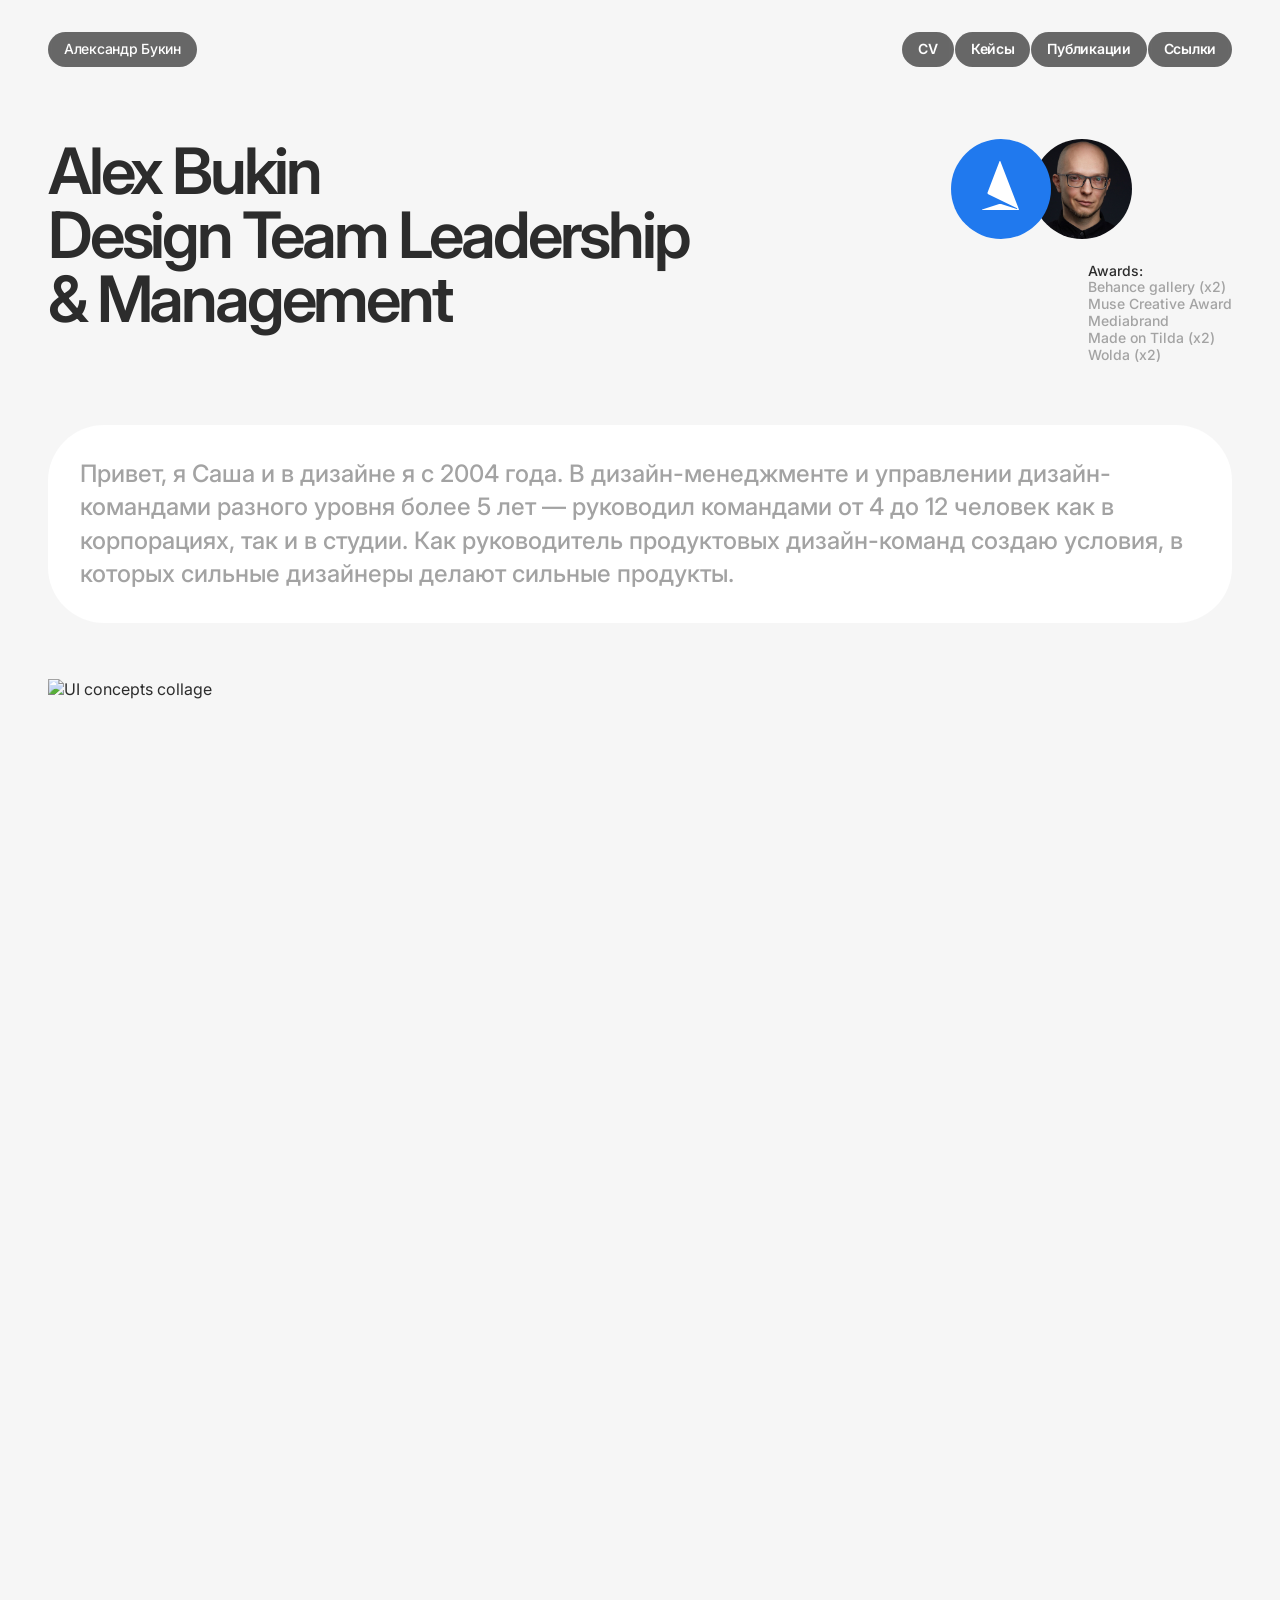
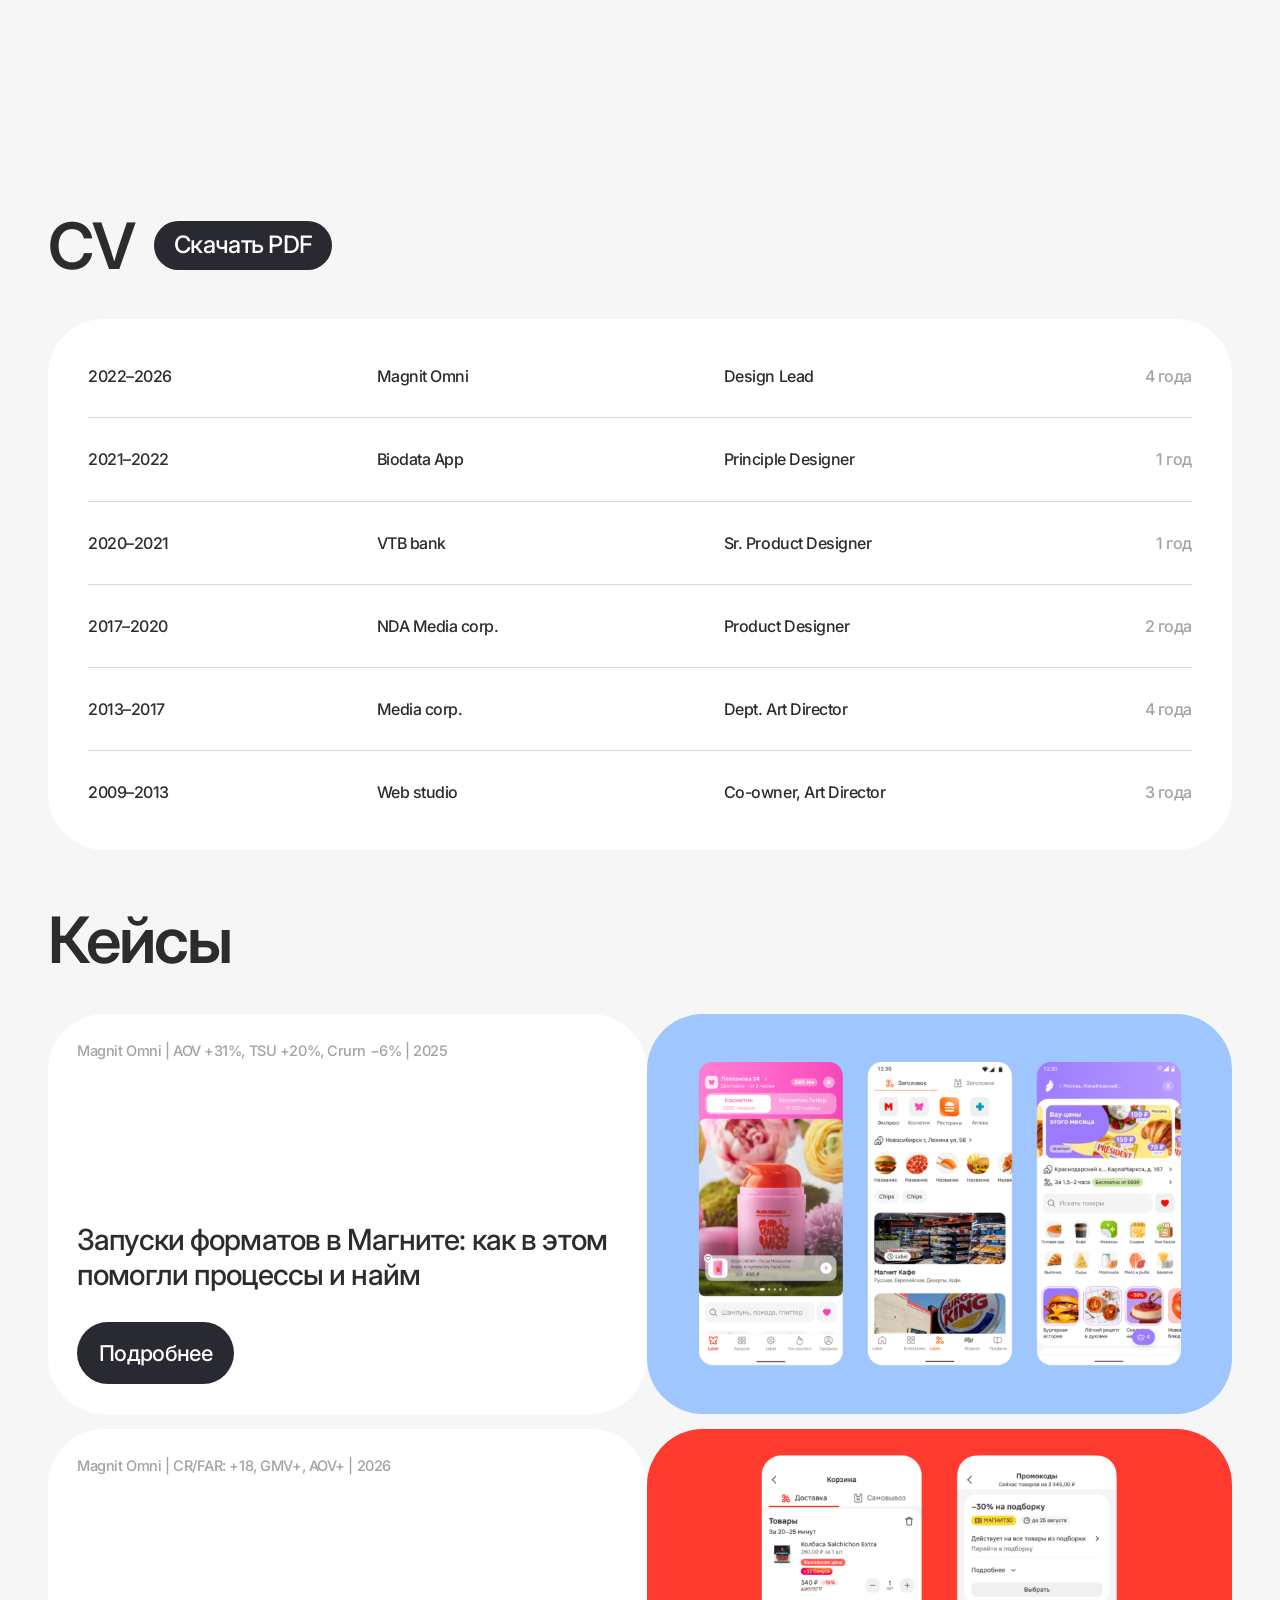
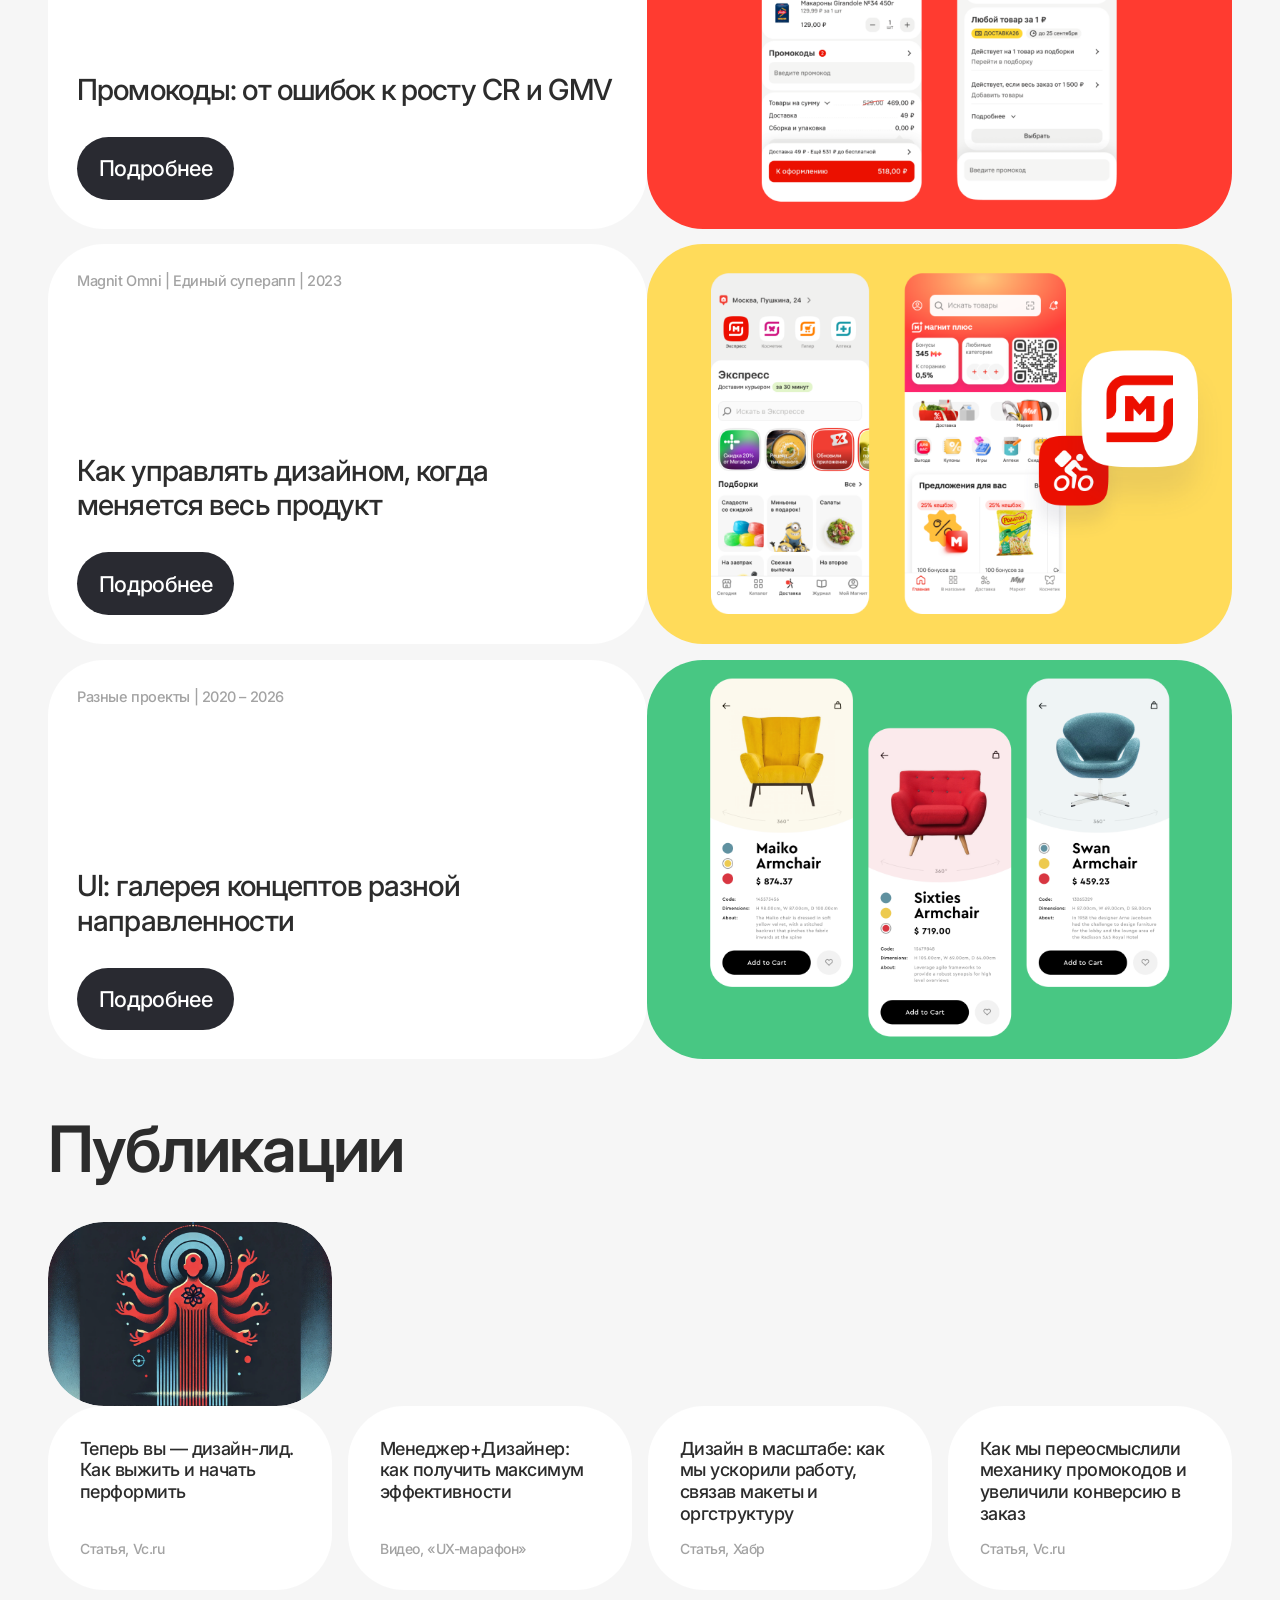
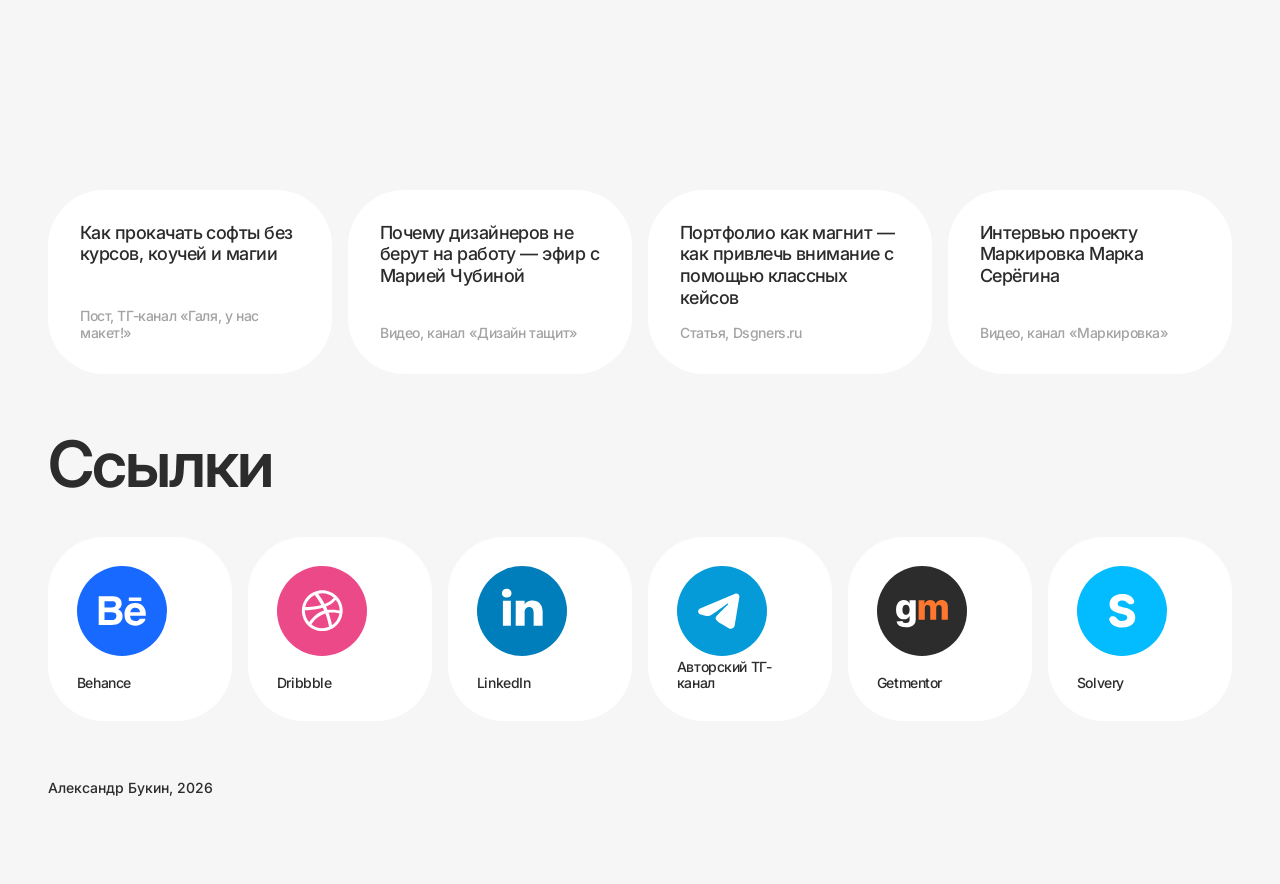
==== index.html @ 9b9c60f2 "Cap page heading sizes at 100px on viewports wider than 1920. Keep the hero title exempt while limit" ====
<!DOCTYPE html>
<html lang="ru">
<head>
  <meta charset="UTF-8">
  <meta name="viewport" content="width=device-width, initial-scale=1.0, viewport-fit=cover">
  <title>Александр Букин — Portfolio</title>
  <link rel="icon" href="favicon.svg" type="image/svg+xml">
  <link rel="icon" href="favicon.png" type="image/png" sizes="16x16">
  <link rel="preconnect" href="https://fonts.googleapis.com">
  <link rel="preconnect" href="https://fonts.gstatic.com" crossorigin>
  <link href="https://fonts.googleapis.com/css2?family=Inter:wght@500;600&display=swap" rel="stylesheet">
  <link rel="stylesheet" href="styles.css?v=11">
  <script data-goatcounter="https://aleksandesign.goatcounter.com/count"
          async src="//gc.zgo.at/count.js"></script>
</head>
<body>
  <div class="page">
      <nav class="nav">
        <a href="#" class="nav-pill nav-pill--brand">Александр Букин</a>
        <button class="nav-toggle" type="button" aria-expanded="false" aria-controls="nav-menu">Меню</button>
        <div class="nav-group" id="nav-menu">
          <a href="#" class="nav-pill nav-pill--brand nav-pill--in-menu">Александр Букин</a>
          <a href="#cv" class="nav-pill">CV</a>
          <a href="#cases" class="nav-pill">Кейсы</a>
          <a href="#publications" class="nav-pill">Публикации</a>
          <a href="#links" class="nav-pill">Ссылки</a>
        </div>
      </nav>

      <header class="section section-header">
        <div class="hero">
          <h1 class="hero-title">
            <span class="hero-title__line">Alex Bukin</span>
            <span class="hero-title__line">Design Team Leadership</span>
            <span class="hero-title__line">&amp; Management</span>
          </h1>
          <div class="hero-aside">
            <div class="hero-logo">
              <div class="hero-logo__pair">
                <div class="hero-logo__brand">
                  <img class="hero-logo__circle" src="assets/hero/logo-circle.svg" alt="">
                  <img class="hero-logo__mark" src="assets/hero/logo-mark.svg" alt="">
                </div>
                <img class="hero-logo__photo" src="assets/hero/photo.jpg" alt="Alex Bukin">
              </div>
              <div class="hero-awards">
                <p>Awards:</p>
                <p class="muted">Behance gallery (x2)</p>
                <p class="muted">Muse Creative Award</p>
                <p class="muted">Mediabrand</p>
                <p class="muted">Made on Tilda (x2)</p>
                <p class="muted">Wolda (x2)</p>
              </div>
            </div>
          </div>
        </div>
      </header>

      <div class="block-description">
        <div class="hero-description">
          <p>Привет, я Саша и в дизайне я c 2004 года. В дизайн-менеджменте и управлении дизайн-командами разного уровня более 5 лет — руководил командами от 4 до 12 человек как в корпорациях, так и в студии. Как руководитель продуктовых дизайн-команд создаю условия, в которых сильные дизайнеры делают сильные продукты.</p>
        </div>
      </div>

      <section class="section section-showcase" aria-label="UI showcase">
        <img src="assets/hero/ui-showcase.png?v=3" alt="UI concepts collage" width="3440" height="3129" loading="lazy">
      </section>

      <section id="cv" class="section section-cv">
        <div class="download">
          <h2 class="section-title">CV</h2>
          <a class="btn-download" href="cv/Alexander-Bukin-CV.pdf" download="Alexander-Bukin-CV.pdf">Скачать PDF</a>
        </div>
        <div class="cv-card">
          <div class="cv-row">
            <span>2022–2026</span>
            <span>Magnit Omni</span>
            <span>Design Lead</span>
            <span class="muted">4 года</span>
          </div>
          <div class="cv-row">
            <span>2021–2022</span>
            <span>Biodata App</span>
            <span>Principle Designer</span>
            <span class="muted">1 год</span>
          </div>
          <div class="cv-row">
            <span>2020–2021</span>
            <span>VTB bank</span>
            <span>Sr. Product Designer</span>
            <span class="muted">1 год</span>
          </div>
          <div class="cv-row">
            <span>2017–2020</span>
            <span>NDA Media corp.</span>
            <span>Product Designer</span>
            <span class="muted">2 года</span>
          </div>
          <div class="cv-row">
            <span>2013–2017</span>
            <span>Media corp.</span>
            <span>Dept. Art Director</span>
            <span class="muted">4 года</span>
          </div>
          <div class="cv-row cv-row--last">
            <span>2009–2013</span>
            <span>Web studio</span>
            <span>Co-owner, Art Director</span>
            <span class="muted">3 года</span>
          </div>
        </div>
      </section>

      <section id="cases" class="section section-cases">
        <h2 class="section-title">Кейсы</h2>
        <div class="cases-list">
          <a class="case-card" href="cases/case1.html">
            <div class="case-content">
              <p class="text-case1">Magnit Omni | AOV +31%, TSU +20%, Crurn −6% | 2025</p>
              <div class="case-body">
                <h3>Запуски форматов в Магните: как в этом помогли процессы и найм</h3>
                <span class="btn-case">Подробнее</span>
              </div>
            </div>
            <div class="case-visual">
              <img src="assets/cases/case-1.png?v=8" alt="" width="1700" height="1120" loading="lazy">
            </div>
          </a>

          <a class="case-card" href="cases/case2.html">
            <div class="case-content">
              <p class="text-case1">Magnit Omni | CR/FAR: +18, GMV+, AOV+ | 2026</p>
              <div class="case-body">
                <h3>Промокоды: от ошибок к росту CR и GMV</h3>
                <span class="btn-case">Подробнее</span>
              </div>
            </div>
            <div class="case-visual">
              <img src="assets/cases/case-2.png?v=3" alt="" width="1700" height="1120" loading="lazy">
            </div>
          </a>

          <a class="case-card" href="cases/case3.html">
            <div class="case-content">
              <p class="text-case1">Magnit Omni | Единый суперапп | 2023</p>
              <div class="case-body">
                <h3>Как управлять дизайном, когда меняется весь продукт</h3>
                <span class="btn-case">Подробнее</span>
              </div>
            </div>
            <div class="case-visual">
              <img src="assets/cases/case-3.png?v=3" alt="" width="1700" height="1120" loading="lazy">
            </div>
          </a>

          <a class="case-card" href="cases/case4.html">
            <div class="case-content">
              <p class="text-case1">Разные проекты | 2020 – 2026</p>
              <div class="case-body">
                <h3>UI: галерея концептов разной направленности</h3>
                <span class="btn-case">Подробнее</span>
              </div>
            </div>
            <div class="case-visual">
              <img src="assets/cases/case-ui.png?v=3" alt="" width="1700" height="1120" loading="lazy">
            </div>
          </a>
        </div>
      </section>

      <section id="publications" class="section section-publications">
        <h2 class="section-title">Публикации</h2>
        <div class="pub-scroll">
          <div class="pub-grid">
          <a class="pub-card" href="https://vc.ru/design/1558154-teper-vy-dizain-lid-kak-vyzhit-i-nachat-performit" target="_blank" rel="noopener">
            <div class="pub-image"><picture><source media="(max-width: 768px)" srcset="assets/publications/mobile/pub-1.png"><img src="assets/publications/pub-1.png" alt="" loading="lazy"></picture></div>
            <div class="pub-text">
              <h3>Теперь вы — дизайн-лид. Как выжить и начать перформить</h3>
              <p class="muted">Статья, Vc.ru</p>
            </div>
          </a>
          <a class="pub-card" href="https://ux-marafon.ru/speakers/speaker?id=180" target="_blank" rel="noopener">
            <div class="pub-image"><picture><source media="(max-width: 768px)" srcset="assets/publications/mobile/pub-2.png"><img src="assets/publications/pub-2.png" alt="" loading="lazy"></picture></div>
            <div class="pub-text">
              <h3>Менеджер+Дизайнер: как получить максимум эффективности</h3>
              <p class="muted">Видео, «UX-марафон»</p>
            </div>
          </a>
          <a class="pub-card" href="https://habr.com/ru/companies/magnit/articles/893130/" target="_blank" rel="noopener">
            <div class="pub-image"><picture><source media="(max-width: 768px)" srcset="assets/publications/mobile/pub-3.png"><img src="assets/publications/pub-3.png" alt="" loading="lazy"></picture></div>
            <div class="pub-text">
              <h3>Дизайн в масштабе: как мы ускорили работу, связав макеты и оргструктуру</h3>
              <p class="muted">Статья, Хабр</p>
            </div>
          </a>
          <a class="pub-card" href="https://vc.ru/marketing/2914735-pereosmyslenie-mehaniki-promokodov-v-prilozhenii-magnit" target="_blank" rel="noopener">
            <div class="pub-image"><picture><source media="(max-width: 768px)" srcset="assets/publications/mobile/pub-4.png"><img src="assets/publications/pub-4.png" alt="" loading="lazy"></picture></div>
            <div class="pub-text">
              <h3>Как мы переосмыслили механику промокодов и увеличили конверсию в заказ</h3>
              <p class="muted">Статья, Vc.ru</p>
            </div>
          </a>
          <a class="pub-card" href="https://t.me/magnitdesign/778" target="_blank" rel="noopener">
            <div class="pub-image"><picture><source media="(max-width: 768px)" srcset="assets/publications/mobile/pub-5.png"><img src="assets/publications/pub-5.png" alt="" loading="lazy"></picture></div>
            <div class="pub-text">
              <h3>Как прокачать софты без курсов, коучей и магии</h3>
              <p class="muted">Пост, ТГ-канал «Галя, у нас макет!»</p>
            </div>
          </a>
          <a class="pub-card" href="https://www.youtube.com/watch?v=R03SKyf1TKQ&amp;t=1s" target="_blank" rel="noopener">
            <div class="pub-image"><picture><source media="(max-width: 768px)" srcset="assets/publications/mobile/pub-6.png"><img src="assets/publications/pub-6.png" alt="" loading="lazy"></picture></div>
            <div class="pub-text">
              <h3>Почему дизайнеров не берут на работу — эфир с Марией Чубиной</h3>
              <p class="muted">Видео, канал «Дизайн тащит»</p>
            </div>
          </a>
          <a class="pub-card" href="https://dsgners.ru/mgntdsgn/13901-portfolio-kak-magnit-kak-privlech-vnimanie-rabotodatelya-s-pomoschyu-klassnyih-keysov" target="_blank" rel="noopener">
            <div class="pub-image"><picture><source media="(max-width: 768px)" srcset="assets/publications/mobile/pub-7.png"><img src="assets/publications/pub-7.png" alt="" loading="lazy"></picture></div>
            <div class="pub-text">
              <h3>Портфолио как магнит — как привлечь внимание с помощью классных кейсов</h3>
              <p class="muted">Статья, Dsgners.ru</p>
            </div>
          </a>
          <a class="pub-card" href="https://www.youtube.com/@Aleksandesign/videos" target="_blank" rel="noopener">
            <div class="pub-image"><picture><source media="(max-width: 768px)" srcset="assets/publications/mobile/pub-8.png"><img src="assets/publications/pub-8.png" alt="" loading="lazy"></picture></div>
            <div class="pub-text">
              <h3>Интервью проекту Маркировка Марка Серёгина</h3>
              <p class="muted">Видео, канал «Маркировка»</p>
            </div>
          </a>
        </div>
        </div>
      </section>

      <section id="links" class="section section-links">
        <h2 class="section-title">Ссылки</h2>
        <div class="links-grid">
          <a class="link-card link-card--behance" href="https://www.behance.net/bagd" target="_blank" rel="noopener">
            <img class="link-card__icon" src="assets/links/behance.svg" alt="" width="170" height="170">
            <p>Behance</p>
          </a>
          <a class="link-card" href="https://dribbble.com/BAGD" target="_blank" rel="noopener">
            <img class="link-card__icon" src="assets/links/dribbble.svg" alt="" width="170" height="170">
            <p>Dribbble</p>
          </a>
          <a class="link-card" href="https://www.linkedin.com/in/bookin" target="_blank" rel="noopener">
            <img class="link-card__icon" src="assets/links/linkedin.svg" alt="" width="170" height="170">
            <p>LinkedIn</p>
          </a>
          <a class="link-card" href="https://t.me/designboat" target="_blank" rel="noopener">
            <img class="link-card__icon" src="assets/links/telegram.svg" alt="" width="170" height="170">
            <p>Авторский TГ-канал</p>
          </a>
          <a class="link-card" href="https://getmentor.dev/mentor/aleksandr-bukin-4810" target="_blank" rel="noopener">
            <img class="link-card__icon" src="assets/links/getmentor.svg" alt="" width="170" height="170">
            <p>Getmentor</p>
          </a>
          <a class="link-card" href="https://solvery.io/ru/mentor/25386" target="_blank" rel="noopener">
            <img class="link-card__icon" src="assets/links/solvery.svg" alt="" width="170" height="170">
            <p>Solvery</p>
          </a>
        </div>
      </section>

      <footer class="text-footer">
        <p>Александр Букин, 2026</p>
      </footer>
  </div>

  <script src="script.js"></script>
</body>
</html>
---- styles.css ----
*,
*::before,
*::after {
  box-sizing: border-box;
  margin: 0;
  padding: 0;
}

:root {
  --ab-black-text: #2c2c2c;
  --ab-gray-text: #a3a3a3;
  --ab-white-bg: #ffffff;
  --ab-black: #292a31;
  --ab-page-bg: #f6f6f6;
  --ab-line: #d9d9d9;

  --nav-pill-bg: rgba(44, 44, 44, 0.7);
  --nav-pill-blur: 2px;

  /* 2800 */
  --section-x: 100px;
  --content-width: 2600px;
  --section-pt: 144px;
  --section-title-mb: 72px;
  --title-size: 170px;
  --title-tracking: -5.1px;
  --header-pt: 33px;
  --hero-pt: 144px;
  --hero-aside-pt: 144px;
  --hero-title-size: 170px;
  --hero-title-tracking: -8.5px;
  --hero-inner-gap: 64px;
  --hero-title-ref-col: calc(var(--content-width) - var(--hero-aside-width) - var(--hero-inner-gap));
  --hero-aside-width: 417px;
  --hero-aside-gap: 89px;
  --hero-logo-width: 417px;
  --hero-logo-pair-width: 417px;
  --hero-logo-pair-mt: 0;
  --hero-logo-circle: 230px;
  --hero-logo-photo-offset: auto;
  --hero-awards-mt: 89px;
  --hero-logo-block-min-h: auto;
  --hero-awards-size: 18px;
  --hero-desc-pt: 72px;
  --hero-desc-pb: 144px;
  --hero-title-pb: 0;
  --hero-desc-text: 48px;
  --hero-desc-padding: 60px;
  --radius-card: 100px;
  --radius-soft: 100px;
  --radius-btn: 73px;
  --nav-pt: 32px;
  --case-list-gap: 64px;
  --case-grid-cols: 1290fr 1310fr;
  --case-ref-w: 2600;
  --case-ref-h: 860;
  --case-ref-gap: 64;
  --case-ref-pad: 64;
  --case-ref-meta: 32;
  --case-ref-meta-track: -0.96;
  --case-ref-meta-gap: 21;
  --case-ref-body-gap: 72;
  --case-ref-title: 72;
  --case-ref-title-track: -2.16;
  --case-ref-btn-py: 32;
  --case-ref-btn-px: 48;
  --case-ref-btn-size: 48;
  --case-ref-btn-track: -1.44;
  --case-ref-meta-col1: 27.29%;
  --case-ref-meta-col2: 32.25%;
  --pub-grid-gap-y: 24px;
  --pub-grid-gap-x: 20px;
  --pub-card-h: 740px;
  --pub-image-h: 370px;
  --pub-text-p: 64px;
  --pub-title-size: 32px;
  --pub-title-tracking: -0.96px;
  --pub-title-max-w: 491px;
  --pub-title-max-h: 165px;
  --pub-meta-size: 24px;
  --pub-meta-tracking: -0.72px;
  --link-gap: 21px;
  --link-icon-num: 170;
  --link-icon-den: 416;
  --link-offset-num: 64;
  --link-offset-den: 416;
  --link-text-size: 24px;
  --link-text-tracking: -0.72px;
  --link-text-w: 272px;
  --cv-card-py: 32px;
  --cv-row-py: 56px;
  --cv-row-px: 64px;
  --cv-row-pr: 64px;
  --cv-line-inset-x: 64px;
  --cv-grid-cols:
    minmax(0, 352fr) minmax(0, 384fr) minmax(0, 417fr) minmax(0, 384fr)
    minmax(0, 417fr) minmax(0, 384fr) minmax(0, 134fr);
  --cv-font-size: 32px;
  --cv-tracking: -0.96px;
  --download-gap: 40px;
  --download-btn-px: 56px;
  --download-btn-py: 32px;
  --download-btn-size: 48px;
  --download-btn-tracking: -1.44px;
  --footer-pt: 144px;
  --footer-pb: 86px;
}

@media (max-width: 1920px) {
  :root {
    --section-x: 100px;
    --content-width: 1720px;
    --section-pt: 72px;
    --section-title-mb: 56px;
    --title-size: 72px;
    --title-tracking: -2.16px;
    --header-pt: 0;
    --hero-pt: 100px;
    --hero-aside-pt: 0;
    --hero-title-size: 88px;
    --hero-title-tracking: -4.4px;
    --hero-aside-width: 417px;
    --hero-aside-gap: 89px;
    --hero-logo-width: 417px;
    --hero-logo-pair-width: 281px;
    --hero-logo-pair-mt: 94px;
    --hero-logo-circle: 155px;
    --hero-logo-photo-offset: 126px;
    --hero-awards-mt: 33px;
    --hero-logo-block-min-h: 384px;
    --hero-awards-size: 14px;
    --hero-desc-pt: 72px;
    --hero-desc-pb: 72px;
    --hero-title-pb: 0;
    --hero-desc-text: 32px;
    --hero-desc-padding: 56px;
    --radius-card: 100px;
    --radius-soft: 56px;
    --radius-btn: 73px;
    --nav-pt: 32px;
    --case-list-gap: 32px;
    --case-grid-cols: 869fr 851fr;
    --case-ref-w: 1720;
    --case-ref-h: 560;
    --case-ref-gap: 32;
    --case-ref-pad: 56;
    --case-ref-meta: 16;
    --case-ref-meta-track: -0.48;
    --case-ref-meta-gap: 21;
    --case-ref-body-gap: 56;
    --case-ref-title: 48;
    --case-ref-title-track: -1.44;
    --case-ref-btn-py: 24;
    --case-ref-btn-px: 32;
    --case-ref-btn-size: 32;
    --case-ref-btn-track: -0.96;
    --case-ref-meta-col1: 23.59%;
    --case-ref-meta-col2: 30.96%;
    --pub-grid-gap-y: 24px;
    --pub-grid-gap-x: 20px;
    --pub-card-h: 488px;
    --pub-image-h: 244px;
    --pub-text-p: 48px;
    --pub-title-size: 20px;
    --pub-title-tracking: -0.6px;
    --pub-title-max-w: 296px;
    --pub-title-max-h: 88px;
    --pub-meta-size: 16px;
    --pub-meta-tracking: -0.48px;
    --link-gap: 20px;
    --link-icon-num: 170;
    --link-icon-den: 416;
    --link-offset-num: 48;
    --link-offset-den: 270;
    --link-text-size: 16px;
    --link-text-tracking: -0.48px;
    --link-text-w: 206px;
    --cv-card-py: 24px;
    --cv-row-py: 40px;
    --cv-row-px: 64px;
    --cv-row-pr: 64px;
    --cv-line-inset-x: 64px;
    --cv-grid-cols:
      minmax(0, 352fr) minmax(0, 92fr) minmax(0, 417fr) minmax(0, 92fr)
      minmax(0, 417fr) minmax(0, 92fr) minmax(0, 134fr);
    --cv-font-size: 16px;
    --cv-tracking: -0.48px;
    --download-gap: 19px;
    --download-btn-px: 24px;
    --download-btn-py: 8px;
    --download-btn-size: 32px;
    --download-btn-tracking: -0.96px;
    --footer-pt: 72px;
    --footer-pb: 86px;
  }
}

@media (max-width: 1440px) {
  :root {
    --section-x: 48px;
    --content-width: 1304px;
    --section-pt: 56px;
    --section-title-mb: 40px;
    --title-size: 64px;
    --title-tracking: -1.92px;
    --header-pt: 0;
    --hero-pt: 72px;
    --hero-aside-pt: 0;
    --hero-title-size: 64px;
    --hero-title-tracking: -3.2px;
    --hero-aside-width: 417px;
    --hero-aside-gap: 56px;
    --hero-logo-width: 417px;
    --hero-logo-pair-width: 281px;
    --hero-logo-pair-mt: 72px;
    --hero-logo-circle: 100px;
    --hero-logo-photo-offset: 81px;
    --hero-awards-mt: 24px;
    --hero-logo-block-min-h: 302px;
    --hero-awards-size: 14px;
    --hero-desc-pt: 56px;
    --hero-desc-pb: 56px;
    --hero-title-pb: 0;
    --hero-desc-text: 24px;
    --hero-desc-padding: 32px;
    --radius-card: 100px;
    --radius-soft: 56px;
    --radius-btn: 73px;
    --nav-pt: 32px;
    --case-list-gap: 16px;
    --case-grid-cols: 660fr 644fr;
    --case-ref-w: 1304;
    --case-ref-h: 440;
    --case-ref-gap: 16;
    --case-ref-pad: 32;
    --case-ref-meta: 16;
    --case-ref-meta-track: -0.48;
    --case-ref-meta-gap: 21;
    --case-ref-body-gap: 32;
    --case-ref-title: 32;
    --case-ref-title-track: -0.96;
    --case-ref-btn-py: 20;
    --case-ref-btn-px: 24;
    --case-ref-btn-size: 24;
    --case-ref-btn-track: -0.72;
    --case-ref-meta-col1: 31.06%;
    --case-ref-meta-col2: 40.76%;
    --pub-grid-gap-y: 16px;
    --pub-grid-gap-x: 16px;
    --pub-card-h: 368px;
    --pub-image-h: 184px;
    --pub-text-p: 32px;
    --pub-title-size: 18px;
    --pub-title-tracking: -0.54px;
    --pub-title-max-w: 252px;
    --pub-title-max-h: 88px;
    --pub-meta-size: 14px;
    --pub-meta-tracking: -0.42px;
    --link-gap: 16px;
    --link-icon-num: 100;
    --link-icon-den: 204;
    --link-offset-num: 32;
    --link-offset-den: 204;
    --link-text-size: 14px;
    --link-text-tracking: -0.42px;
    --link-text-w: 141px;
    --cv-card-py: 16px;
    --cv-row-py: 32px;
    --cv-row-px: 40px;
    --cv-row-pr: 40px;
    --cv-line-inset-x: 40px;
    --cv-grid-cols:
      minmax(0, 320fr) minmax(0, 385fr) minmax(0, 385fr) minmax(0, 134fr);
    --cv-font-size: 16px;
    --cv-tracking: -0.48px;
    --download-gap: 20px;
    --download-btn-px: 20px;
    --download-btn-py: 10px;
    --download-btn-size: 24px;
    --download-btn-tracking: -0.72px;
    --footer-pt: 56px;
    --footer-pb: 86px;
  }
}

@media (max-width: 768px) {
  :root {
    --section-x: 16px;
    --content-width: 100%;
    --section-pt: 32px;
    --section-title-mb: 16px;
    --title-size: 24px;
    --title-tracking: -0.72px;
    --header-pt: 0;
    --hero-pt: 16px;
    --hero-title-pb: 8px;
    --hero-aside-pt: 0;
    --hero-title-size: 26px;
    --hero-title-tracking: -1.3px;
    --hero-aside-width: 100%;
    --hero-aside-gap: 16px;
    --hero-logo-width: 261px;
    --hero-logo-pair-width: 131px;
    --hero-logo-pair-mt: 0;
    --hero-logo-circle: 72px;
    --hero-logo-photo-offset: 59px;
    --hero-awards-mt: 0;
    --hero-logo-block-min-h: auto;
    --hero-awards-size: 10px;
    --hero-desc-pt: 32px;
    --hero-desc-pb: 32px;
    --hero-desc-text: 12px;
    --hero-desc-padding: 16px;
    --radius-card: 100px;
    --radius-soft: 24px;
    --radius-btn: 33px;
    --nav-pt: 16px;
    --case-list-gap: 12px;
    --case-grid-cols: 1fr;
    --case-ref-w: 288;
    --case-ref-h: 308;
    --case-ref-gap: 12;
    --case-ref-pad: 16;
    --case-ref-meta: 10;
    --case-ref-meta-track: -0.3;
    --case-ref-meta-gap: 3;
    --case-ref-body-gap: 20;
    --case-ref-title: 14;
    --case-ref-title-track: -0.42;
    --case-ref-btn-py: 6;
    --case-ref-btn-px: 10;
    --case-ref-btn-size: 10;
    --case-ref-btn-track: -0.3;
    --case-ref-meta-col1: 28%;
    --case-ref-meta-col2: 38%;
    --pub-grid-gap-y: 0;
    --pub-grid-gap-x: 8px;
    --pub-card-h: 280px;
    --pub-image-h: 140px;
    --pub-text-p: 16px;
    --pub-title-size: 14px;
    --pub-title-tracking: -0.42px;
    --pub-title-max-w: 208px;
    --pub-title-max-h: 72px;
    --pub-meta-size: 10px;
    --pub-meta-tracking: -0.3px;
    --link-gap: 8px;
    --link-icon-num: 75;
    --link-icon-den: 140;
    --link-offset-num: 16;
    --link-offset-den: 140;
    --link-text-size: 10px;
    --link-text-tracking: -0.3px;
    --link-text-w: 109px;
    --cv-card-py: 8px;
    --cv-row-py: 16px;
    --cv-row-px: 16px;
    --cv-row-pr: 16px;
    --cv-line-inset-x: 16px;
    --cv-grid-cols:
      minmax(0, 86fr) minmax(0, 107fr) minmax(0, 135fr);
    --cv-font-size: 10px;
    --cv-tracking: -0.3px;
    --download-gap: 4px;
    --download-btn-px: 8px;
    --download-btn-py: 4px;
    --download-btn-size: 10px;
    --download-btn-tracking: -0.3px;
    --footer-pt: 56px;
    --footer-pb: 0;
  }
}

html {
  scroll-behavior: smooth;
}

body {
  font-family: "Inter", system-ui, sans-serif;
  background: var(--ab-page-bg);
  color: var(--ab-black-text);
  -webkit-font-smoothing: antialiased;
}

a {
  color: inherit;
  text-decoration: none;
}

.muted {
  color: var(--ab-gray-text);
}

.page {
  width: 100%;
  max-width: 2800px;
  margin: 0 auto;
  background: var(--ab-page-bg);
}

/* Navigation */

.nav {
  position: sticky;
  top: 0;
  z-index: 100;
  display: flex;
  align-items: center;
  justify-content: space-between;
  padding: var(--nav-pt) var(--section-x) 0;
  background: transparent;
}

.nav-group {
  display: flex;
  gap: 1px;
}

.nav-pill {
  display: inline-flex;
  align-items: center;
  justify-content: center;
  padding: 10px 16px;
  background: var(--nav-pill-bg);
  backdrop-filter: blur(var(--nav-pill-blur));
  -webkit-backdrop-filter: blur(var(--nav-pill-blur));
  border-radius: 100px;
  color: var(--ab-white-bg);
  font-size: 14px;
  font-weight: 600;
  line-height: 1.05;
  letter-spacing: -0.28px;
  white-space: nowrap;
  transition: opacity 0.2s;
}

.nav-pill:hover {
  opacity: 0.75;
}

.nav-pill--brand {
  font-weight: 500;
}

.nav-pill--in-menu {
  display: none;
}

.nav-toggle {
  display: none;
  align-items: center;
  justify-content: center;
  padding: 10px 16px;
  background: var(--nav-pill-bg);
  backdrop-filter: blur(var(--nav-pill-blur));
  -webkit-backdrop-filter: blur(var(--nav-pill-blur));
  border: 0;
  border-radius: 100px;
  color: var(--ab-white-bg);
  font-family: inherit;
  font-size: 14px;
  font-weight: 600;
  line-height: 1.05;
  letter-spacing: -0.28px;
  cursor: pointer;
  transition: opacity 0.2s;
}

.nav-toggle:hover {
  opacity: 0.75;
}

/* Sections */

.section {
  padding: var(--section-pt) var(--section-x) 0;
}

.section-title {
  font-size: var(--title-size);
  font-weight: 600;
  line-height: 1.05;
  letter-spacing: var(--title-tracking);
  margin-bottom: var(--section-title-mb);
}

/* Header / Hero */

.section-header {
  padding-top: var(--header-pt);
}

.hero {
  display: flex;
  justify-content: space-between;
  align-items: flex-start;
  width: var(--content-width);
  max-width: 100%;
  gap: var(--hero-inner-gap);
}

.hero-title {
  flex: 1;
  min-width: 0;
  padding-top: var(--hero-pt);
  padding-bottom: var(--hero-title-pb);
  font-size: var(--hero-title-size);
  font-weight: 600;
  line-height: 1;
  letter-spacing: var(--hero-title-tracking);
}

.hero-title__line {
  display: block;
}

@media (min-width: 1921px) {
  :root {
    --title-size: 100px;
    --hero-pt: 100px;
    --hero-aside-pt: 0;
    --hero-logo-pair-width: 281px;
    --hero-logo-circle: 155px;
    --hero-logo-photo-offset: 126px;
    --hero-logo-pair-mt: 94px;
    --hero-logo-block-min-h: 384px;
    --hero-awards-mt: 33px;
    --hero-awards-size: 14px;
  }

  .hero {
    container-type: inline-size;
  }

  .hero-title__line {
    white-space: nowrap;
  }

  .hero-title {
    font-size: min(
      var(--hero-title-size),
      calc(
        (100cqw - var(--hero-aside-width) - var(--hero-inner-gap)) / var(--hero-title-ref-col) * var(--hero-title-size)
      )
    );
    letter-spacing: -0.05em;
  }

  .hero-logo__photo {
    left: var(--hero-logo-photo-offset);
    right: auto;
  }

  .link-card {
    border-radius: min(100px, calc(100 / 416 * 100cqw));
  }

  .section-title {
    font-size: min(100px, var(--title-size));
  }

  .case-body h3 {
    font-size: min(
      100px,
      calc(var(--case-ref-title) / var(--case-ref-w) * 100cqw)
    );
  }

  .pub-text h3 {
    font-size: min(100px, var(--pub-title-size));
  }
}

.hero-aside {
  display: flex;
  flex-direction: column;
  align-items: flex-end;
  width: var(--hero-aside-width);
  flex-shrink: 0;
  padding-top: var(--hero-aside-pt);
}

.hero-logo {
  display: flex;
  flex-direction: column;
  align-items: flex-end;
  width: var(--hero-logo-width);
  min-height: var(--hero-logo-block-min-h);
  flex-shrink: 0;
}

.hero-logo__pair {
  position: relative;
  width: var(--hero-logo-pair-width);
  height: var(--hero-logo-circle);
  margin-top: var(--hero-logo-pair-mt);
  flex-shrink: 0;
}

.hero-logo__brand {
  position: absolute;
  left: 0;
  top: 0;
  width: var(--hero-logo-circle);
  height: var(--hero-logo-circle);
  z-index: 2;
}

.hero-logo__circle {
  display: block;
  width: 100%;
  height: 100%;
}

.hero-logo__mark {
  position: absolute;
  left: 31%;
  top: 22%;
  width: 37%;
  height: auto;
}

.hero-logo__photo {
  position: absolute;
  top: 0;
  right: 0;
  left: auto;
  width: var(--hero-logo-circle);
  height: var(--hero-logo-circle);
  border-radius: 50%;
  object-fit: cover;
}

@media (max-width: 1920px) {
  .hero-logo__photo {
    left: var(--hero-logo-photo-offset);
    right: auto;
  }
}

.hero-awards {
  font-size: var(--hero-awards-size);
  font-weight: 500;
  line-height: 1.2;
  text-align: left;
  width: auto;
  max-width: 184px;
  margin-top: var(--hero-awards-mt);
  align-self: flex-end;
}

.block-description {
  padding: var(--hero-desc-pt) var(--section-x) var(--hero-desc-pb);
}

.hero-description {
  width: var(--content-width);
  max-width: 100%;
  margin-top: 0;
}

.hero-description p {
  background: var(--ab-white-bg);
  border-radius: var(--radius-soft);
  padding: var(--hero-desc-padding);
  font-size: var(--hero-desc-text);
  font-weight: 500;
  line-height: 1.4;
  color: var(--ab-gray-text);
}

/* UI Showcase */

.section-showcase {
  padding-top: 0;
  background: transparent;
}

.section-showcase img {
  display: block;
  width: var(--content-width);
  max-width: 100%;
  height: auto;
}

/* CV */

.download {
  display: flex;
  align-items: center;
  gap: var(--download-gap);
  width: var(--content-width);
  max-width: 100%;
  margin-bottom: var(--section-title-mb);
}

.download .section-title {
  margin-bottom: 0;
}

.btn-download {
  flex-shrink: 0;
  display: inline-flex;
  align-items: center;
  background: var(--ab-black);
  color: var(--ab-white-bg);
  border-radius: var(--radius-btn);
  padding: var(--download-btn-py) var(--download-btn-px);
  font-size: var(--download-btn-size);
  font-weight: 500;
  line-height: 1.2;
  letter-spacing: var(--download-btn-tracking);
  text-decoration: none;
  transition: opacity 0.25s;
}

.btn-download:hover {
  opacity: 0.85;
}

.cv-card {
  width: var(--content-width);
  max-width: 100%;
  background: var(--ab-white-bg);
  border-radius: var(--radius-soft);
  padding: var(--cv-card-py) 0;
}

.cv-row {
  display: grid;
  grid-template-columns: var(--cv-grid-cols);
  align-items: start;
  position: relative;
  padding: var(--cv-row-py) var(--cv-row-pr) var(--cv-row-py) var(--cv-row-px);
  font-size: var(--cv-font-size);
  font-weight: 500;
  line-height: 1.2;
  letter-spacing: var(--cv-tracking);
}

.cv-row:not(.cv-row--last)::after {
  content: "";
  position: absolute;
  left: var(--cv-line-inset-x);
  right: var(--cv-line-inset-x);
  bottom: 0;
  height: 1px;
  background: var(--ab-line);
}

.cv-row span {
  min-width: 0;
}

.cv-row span:nth-child(1) { grid-column: 1; }
.cv-row span:nth-child(2) { grid-column: 3; }
.cv-row span:nth-child(3) { grid-column: 5; }
.cv-row span:nth-child(4) { grid-column: 7; }

@media (max-width: 1440px) {
  .cv-row span:nth-child(2) { grid-column: 2; }
  .cv-row span:nth-child(3) { grid-column: 3; }
  .cv-row span:nth-child(4) { grid-column: 4; }
}

.cv-row--last {
  border-bottom: none;
}

.cv-row span:last-child {
  text-align: right;
}

/* Cases */

.cases-list {
  container-type: inline-size;
  display: flex;
  flex-direction: column;
  gap: calc(var(--case-ref-gap) / var(--case-ref-w) * 100cqw);
  width: var(--content-width);
  max-width: 100%;
}

.case-card {
  display: grid;
  grid-template-columns: var(--case-grid-cols);
  align-items: stretch;
  width: 100%;
  aspect-ratio: var(--case-ref-w) / var(--case-ref-h);
}

a.case-card {
  text-decoration: none;
  color: inherit;
}

.case-content {
  display: flex;
  flex-direction: column;
  justify-content: space-between;
  height: 100%;
  min-height: 0;
  padding: calc(var(--case-ref-pad) / var(--case-ref-w) * 100cqw);
  background: var(--ab-white-bg);
  border-radius: var(--radius-soft);
  min-width: 0;
}

.case-content > .text-case1 {
  font-size: calc(var(--case-ref-meta) / var(--case-ref-w) * 100cqw);
  font-weight: 500;
  line-height: 1.2;
  letter-spacing: calc(var(--case-ref-meta-track) / var(--case-ref-w) * 100cqw);
  color: var(--ab-gray-text);
}

.case-body {
  display: flex;
  flex-direction: column;
  gap: calc(var(--case-ref-body-gap) / var(--case-ref-w) * 100cqw);
  max-width: 100%;
}

.case-body h3 {
  font-size: calc(var(--case-ref-title) / var(--case-ref-w) * 100cqw);
  font-weight: 500;
  line-height: 1.2;
  letter-spacing: calc(var(--case-ref-title-track) / var(--case-ref-w) * 100cqw);
}

.btn-case {
  display: inline-flex;
  align-items: center;
  align-self: flex-start;
  padding:
    calc(var(--case-ref-btn-py) / var(--case-ref-w) * 100cqw)
    calc(var(--case-ref-btn-px) / var(--case-ref-w) * 100cqw);
  background: var(--ab-black);
  color: #fff;
  border-radius: var(--radius-btn);
  font-size: calc(var(--case-ref-btn-size) / var(--case-ref-w) * 100cqw);
  font-weight: 500;
  line-height: 1.2;
  letter-spacing: calc(var(--case-ref-btn-track) / var(--case-ref-w) * 100cqw);
  transition: opacity 0.2s;
}

.btn-case:hover {
  opacity: 0.85;
}

.case-visual {
  height: 100%;
  min-width: 0;
  min-height: 0;
  border-radius: var(--radius-soft);
  overflow: hidden;
}

.case-visual img {
  display: block;
  width: 100%;
  height: 100%;
  object-fit: cover;
  object-position: center;
}

/* Publications */

.pub-grid {
  display: grid;
  grid-template-columns: repeat(4, minmax(0, 1fr));
  gap: var(--pub-grid-gap-y) var(--pub-grid-gap-x);
  width: var(--content-width);
  max-width: 100%;
}

.pub-card {
  display: block;
  height: var(--pub-card-h);
  position: relative;
  background: transparent;
  transition: transform 0.25s;
}

.pub-card:hover {
  transform: translateY(-4px);
}

.pub-image {
  position: absolute;
  top: 0;
  left: 0;
  right: 0;
  height: var(--pub-image-h);
  border-radius: var(--radius-soft);
  overflow: hidden;
}

.pub-image img {
  width: 100%;
  height: 100%;
  object-fit: cover;
  object-position: center;
  display: block;
  border-radius: var(--radius-soft);
}

.pub-text {
  position: absolute;
  bottom: 0;
  left: 0;
  right: 0;
  height: calc(var(--pub-card-h) - var(--pub-image-h));
  background: var(--ab-white-bg);
  border-radius: var(--radius-soft);
  display: flex;
  flex-direction: column;
  justify-content: space-between;
  padding: var(--pub-text-p);
  box-sizing: border-box;
}

.pub-text h3 {
  position: static;
  width: min(var(--pub-title-max-w), 100%);
  font-size: var(--pub-title-size);
  font-weight: 500;
  line-height: 1.2;
  letter-spacing: var(--pub-title-tracking);
}

.pub-text p {
  position: static;
  width: min(var(--pub-title-max-w), 100%);
  font-size: var(--pub-meta-size);
  font-weight: 500;
  line-height: 1.2;
  letter-spacing: var(--pub-meta-tracking);
}

/* Links */

.links-grid {
  display: grid;
  grid-template-columns: repeat(6, minmax(0, 1fr));
  gap: var(--link-gap);
  width: var(--content-width);
  max-width: 100%;
}

.link-card {
  container-type: inline-size;
  position: relative;
  width: 100%;
  aspect-ratio: 1;
  background: var(--ab-white-bg);
  border-radius: var(--radius-soft);
  transition: transform 0.25s;
}

.link-card:hover {
  transform: translateY(-4px);
}

.link-card__icon {
  position: absolute;
  top: calc(var(--link-offset-num) / var(--link-offset-den) * 100cqw);
  left: calc(var(--link-offset-num) / var(--link-offset-den) * 100cqw);
  width: calc(var(--link-icon-num) / var(--link-icon-den) * 100cqw);
  height: calc(var(--link-icon-num) / var(--link-icon-den) * 100cqw);
  display: block;
  object-fit: contain;
}

@media (min-width: 1441px) and (max-width: 1920px) {
  .link-card--behance {
    --link-icon-num: 100;
    --link-icon-den: 270;
  }
}

.link-card p {
  position: absolute;
  left: calc(var(--link-offset-num) / var(--link-offset-den) * 100cqw);
  bottom: calc(var(--link-offset-num) / var(--link-offset-den) * 100cqw);
  width: min(
    var(--link-text-w),
    calc(100% - (var(--link-offset-num) / var(--link-offset-den) * 100cqw) * 2)
  );
  font-size: var(--link-text-size);
  font-weight: 500;
  line-height: 1.2;
  letter-spacing: var(--link-text-tracking);
}

/* Footer */

.text-footer {
  display: flex;
  flex-direction: column;
  align-items: flex-start;
  justify-content: center;
  padding: var(--footer-pt) var(--section-x) var(--footer-pb);
  font-size: 14px;
  font-weight: 500;
  line-height: 1.52;
}

.text-footer p {
  white-space: nowrap;
}

.text-footer p:first-child {
  color: var(--ab-black-text);
}

.text-footer .footer-note {
  color: var(--ab-gray-text);
}

@media (max-width: 768px) {
  .section-header {
    padding-top: 0;
  }

  .hero {
    flex-direction: column;
    gap: 16px;
  }

  .hero-aside {
    align-items: flex-start;
    width: 100%;
    padding-top: 0;
  }

  .hero-logo {
    flex-direction: row;
    align-items: flex-start;
    gap: 16px;
    width: 100%;
    min-height: auto;
  }

  .hero-logo__pair {
    margin-top: 0;
    flex-shrink: 0;
  }

  .hero-awards {
    align-self: flex-start;
    max-width: 102px;
    margin-top: 0;
  }

  .case-card {
    display: flex;
    flex-direction: column;
    aspect-ratio: auto;
  }

  .case-visual {
    order: -1;
    aspect-ratio: 288 / 176;
    height: auto;
  }

  .case-content {
    height: auto;
    min-height: 132px;
    padding: 16px;
  }

  .cases-list {
    gap: 12px;
  }

  .case-content > .text-case1 {
    font-size: 10px;
    letter-spacing: -0.3px;
    color: var(--ab-gray-text);
  }

  .case-body {
    gap: 20px;
  }

  .case-body h3 {
    font-size: 14px;
    letter-spacing: -0.42px;
  }

  .btn-case {
    padding: 6px 10px;
    font-size: 10px;
    letter-spacing: -0.3px;
  }

  .cv-row span:nth-child(4) {
    display: none;
  }

  .cv-row span:nth-child(2) { grid-column: 2; }
  .cv-row span:nth-child(3) { grid-column: 3; }

  .pub-scroll {
    overflow-x: auto;
    scroll-snap-type: x proximity;
    -webkit-overflow-scrolling: touch;
    padding-bottom: 4px;
    scrollbar-width: none;
    width: 100%;
  }

  .pub-scroll::-webkit-scrollbar {
    display: none;
  }

  .pub-grid {
    display: flex;
    gap: var(--pub-grid-gap-x);
    width: max-content;
    max-width: none;
  }

  .section-publications .pub-grid {
    padding-left: var(--section-x);
  }

  .section-publications .pub-card {
    flex: 0 0 240px;
    width: 240px;
    background: transparent;
    border-radius: 0;
    overflow: visible;
    scroll-snap-align: none;
  }

  .section-publications .pub-card ~ .pub-card {
    scroll-snap-align: start;
  }

  .section-publications .pub-card .pub-image {
    border-radius: 24px;
    overflow: hidden;
  }

  .section-publications .pub-card .pub-image picture {
    display: block;
    width: 100%;
    height: 100%;
  }

  .section-publications .pub-card .pub-image img {
    border-radius: 0;
    width: 100%;
    height: 100%;
    object-fit: cover;
    object-position: center;
  }

  .section-publications .pub-card .pub-text {
    border-radius: 24px;
  }

  .section.section-publications {
    padding-left: 0;
    padding-right: 0;
    overflow: visible;
  }

  .section-publications .section-title {
    padding-left: var(--section-x);
  }

  .text-footer {
    font-size: 10px;
  }

  .text-footer p {
    white-space: normal;
  }

  .links-grid {
    grid-template-columns: repeat(2, minmax(0, 1fr));
  }

  .nav {
    flex-wrap: wrap;
    gap: 0;
  }

  .nav > .nav-pill--brand {
    display: none;
  }

  .nav-toggle {
    display: inline-flex;
    margin-left: auto;
    font-size: 10px;
    letter-spacing: -0.2px;
    padding: 10px 16px;
  }

  .nav-group {
    display: flex;
    flex-direction: column;
    align-items: stretch;
    width: 100%;
    max-height: 0;
    opacity: 0;
    margin-top: 0;
    overflow: hidden;
    pointer-events: none;
    transition:
      max-height 0.35s ease,
      opacity 0.25s ease,
      margin-top 0.25s ease;
  }

  .nav-group.is-open {
    max-height: 240px;
    opacity: 1;
    margin-top: 8px;
    pointer-events: auto;
  }

  .nav-pill--in-menu {
    display: inline-flex;
    font-weight: 600;
  }

  .nav-pill {
    justify-content: flex-start;
    font-size: 10px;
    letter-spacing: -0.2px;
    padding: 10px 16px;
  }
}

@media (max-width: 400px) {
  :root {
    /* 288px content width inside the 320 Figma frame (16px gutters).
       Scale: N * (100vw - 32px) / 288 — N is unitless so the result stays in px. */
    --title-size: calc(24 * (100vw - 32px) / 288);
    --title-tracking: calc(-0.72 * (100vw - 32px) / 288);
    --section-pt: calc(32 * (100vw - 32px) / 288);
    --section-title-mb: calc(16 * (100vw - 32px) / 288);
    --hero-pt: calc(16 * (100vw - 32px) / 288);
    --hero-title-pb: calc(8 * (100vw - 32px) / 288);
    --hero-title-size: calc(26 * (100vw - 32px) / 288);
    --hero-title-tracking: calc(-1.3 * (100vw - 32px) / 288);
    --hero-aside-gap: calc(16 * (100vw - 32px) / 288);
    --hero-logo-width: calc(261 * (100vw - 32px) / 288);
    --hero-logo-pair-width: calc(131 * (100vw - 32px) / 288);
    --hero-logo-circle: calc(72 * (100vw - 32px) / 288);
    --hero-logo-photo-offset: calc(59 * (100vw - 32px) / 288);
    --hero-awards-size: calc(10 * (100vw - 32px) / 288);
    --hero-desc-pt: calc(32 * (100vw - 32px) / 288);
    --hero-desc-pb: calc(32 * (100vw - 32px) / 288);
    --hero-desc-text: calc(12 * (100vw - 32px) / 288);
    --hero-desc-padding: calc(16 * (100vw - 32px) / 288);
    --nav-pt: calc(16 * (100vw - 32px) / 288);
    --radius-soft: calc(24 * (100vw - 32px) / 288);
    --radius-btn: calc(33 * (100vw - 32px) / 288);
    --case-list-gap: calc(12 * (100vw - 32px) / 288);
    --pub-grid-gap-x: calc(8 * (100vw - 32px) / 288);
    --pub-card-h: calc(280 * (100vw - 32px) / 288);
    --pub-image-h: calc(140 * (100vw - 32px) / 288);
    --pub-text-p: calc(16 * (100vw - 32px) / 288);
    --pub-title-size: calc(14 * (100vw - 32px) / 288);
    --pub-title-tracking: calc(-0.42 * (100vw - 32px) / 288);
    --pub-title-max-w: calc(208 * (100vw - 32px) / 288);
    --pub-meta-size: calc(10 * (100vw - 32px) / 288);
    --pub-meta-tracking: calc(-0.3 * (100vw - 32px) / 288);
    --link-gap: calc(8 * (100vw - 32px) / 288);
    --link-text-size: calc(10 * (100vw - 32px) / 288);
    --link-text-tracking: calc(-0.3 * (100vw - 32px) / 288);
    --link-text-w: calc(109 * (100vw - 32px) / 288);
    --download-gap: calc(4 * (100vw - 32px) / 288);
    --download-btn-px: calc(8 * (100vw - 32px) / 288);
    --download-btn-py: calc(4 * (100vw - 32px) / 288);
    --download-btn-size: calc(10 * (100vw - 32px) / 288);
    --download-btn-tracking: calc(-0.3 * (100vw - 32px) / 288);
    --footer-pt: calc(56 * (100vw - 32px) / 288);
  }

  .hero-logo__photo {
    width: var(--hero-logo-circle, 72px);
    height: var(--hero-logo-circle, 72px);
  }

  .hero-awards {
    max-width: calc(102 * (100vw - 32px) / 288);
  }

  .section-publications .pub-card {
    flex: 0 0 calc(240 * (100vw - 32px) / 288);
    width: calc(240 * (100vw - 32px) / 288);
  }

  .section-publications .pub-card .pub-image,
  .section-publications .pub-card .pub-text {
    border-radius: calc(24 * (100vw - 32px) / 288);
  }
}
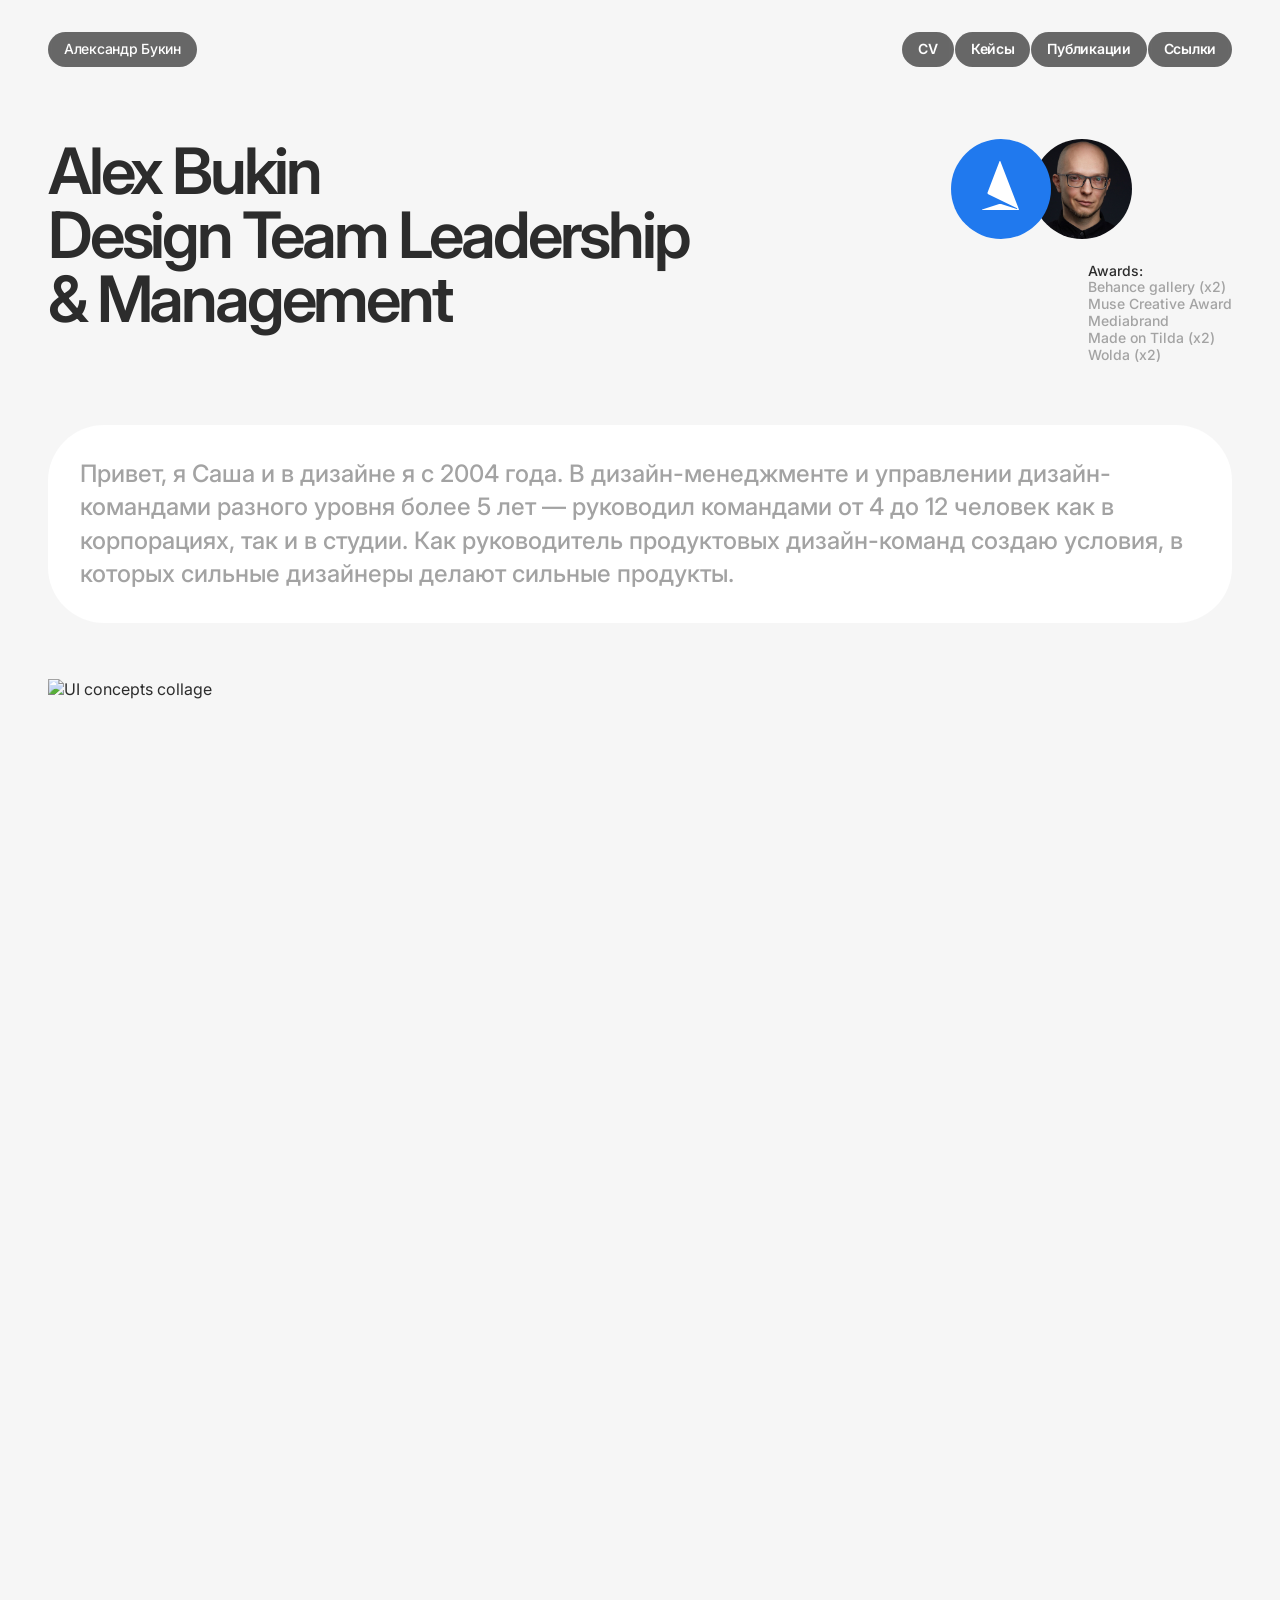
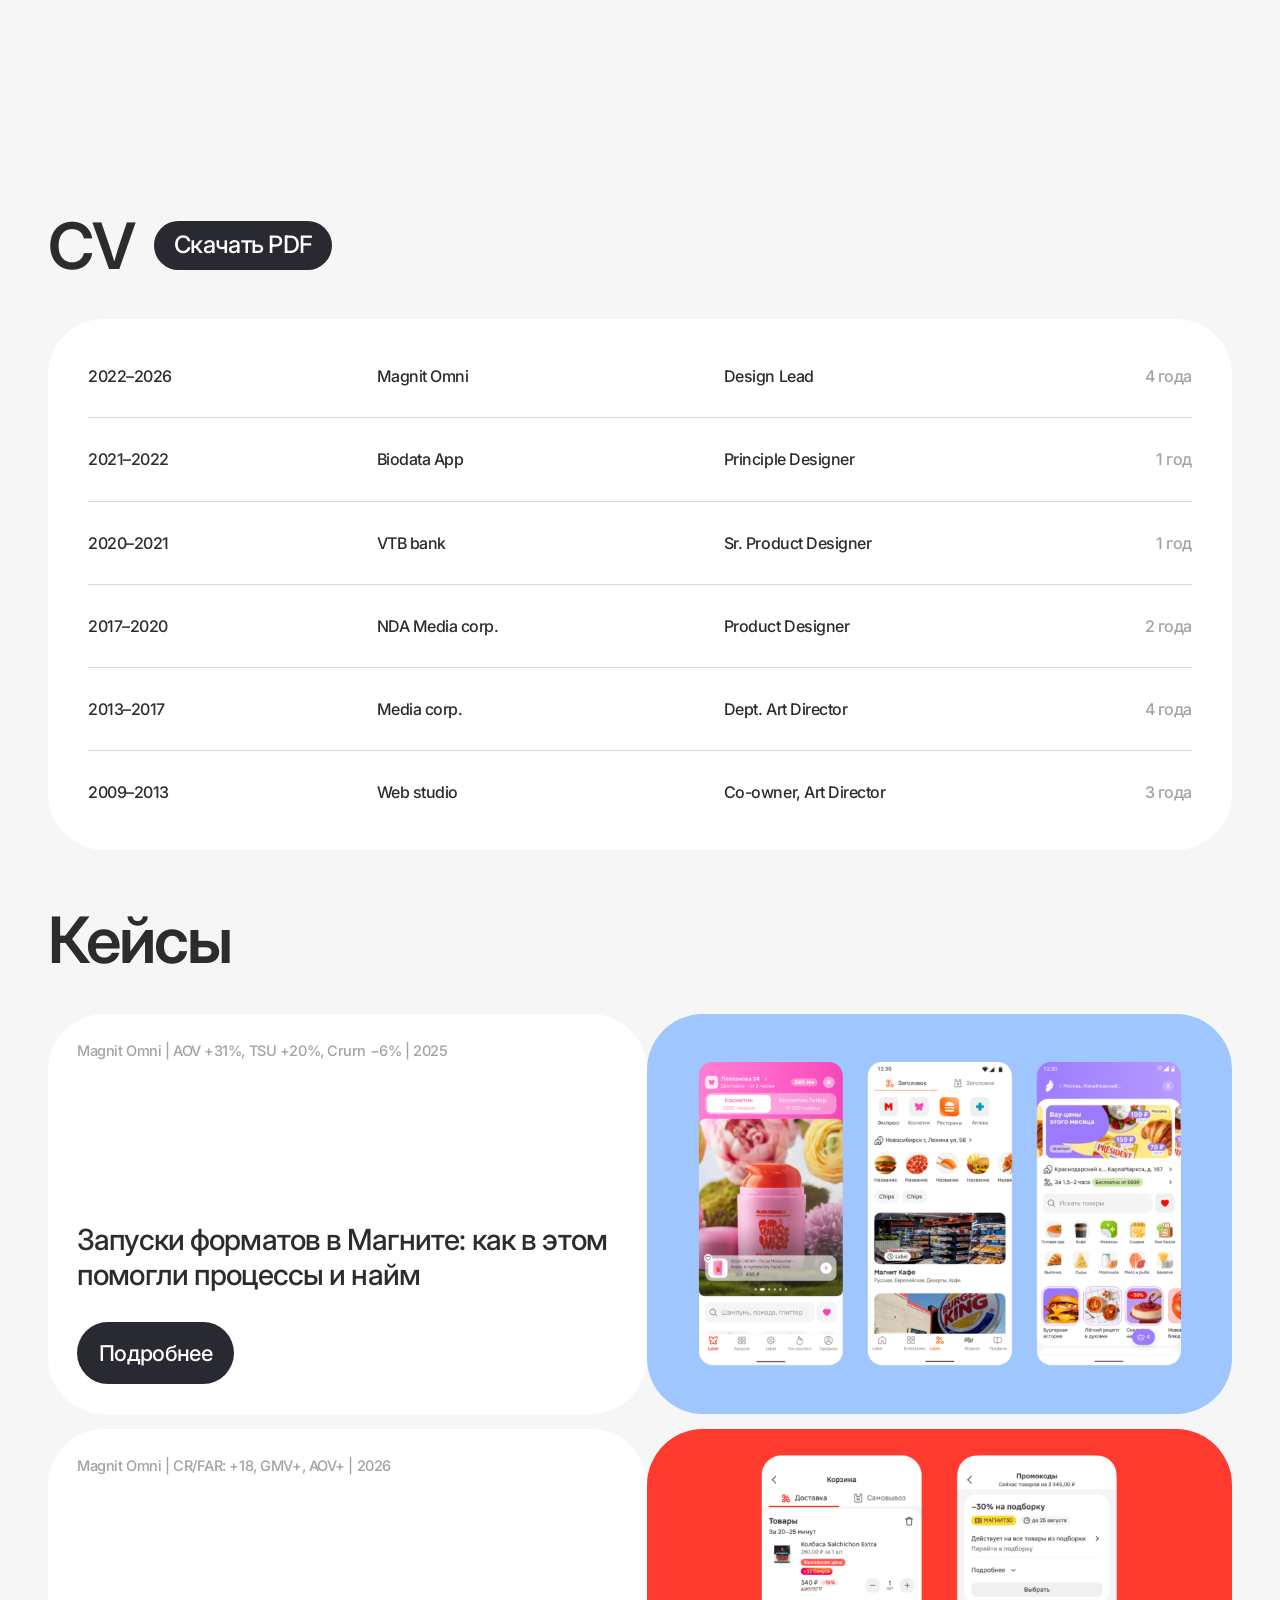
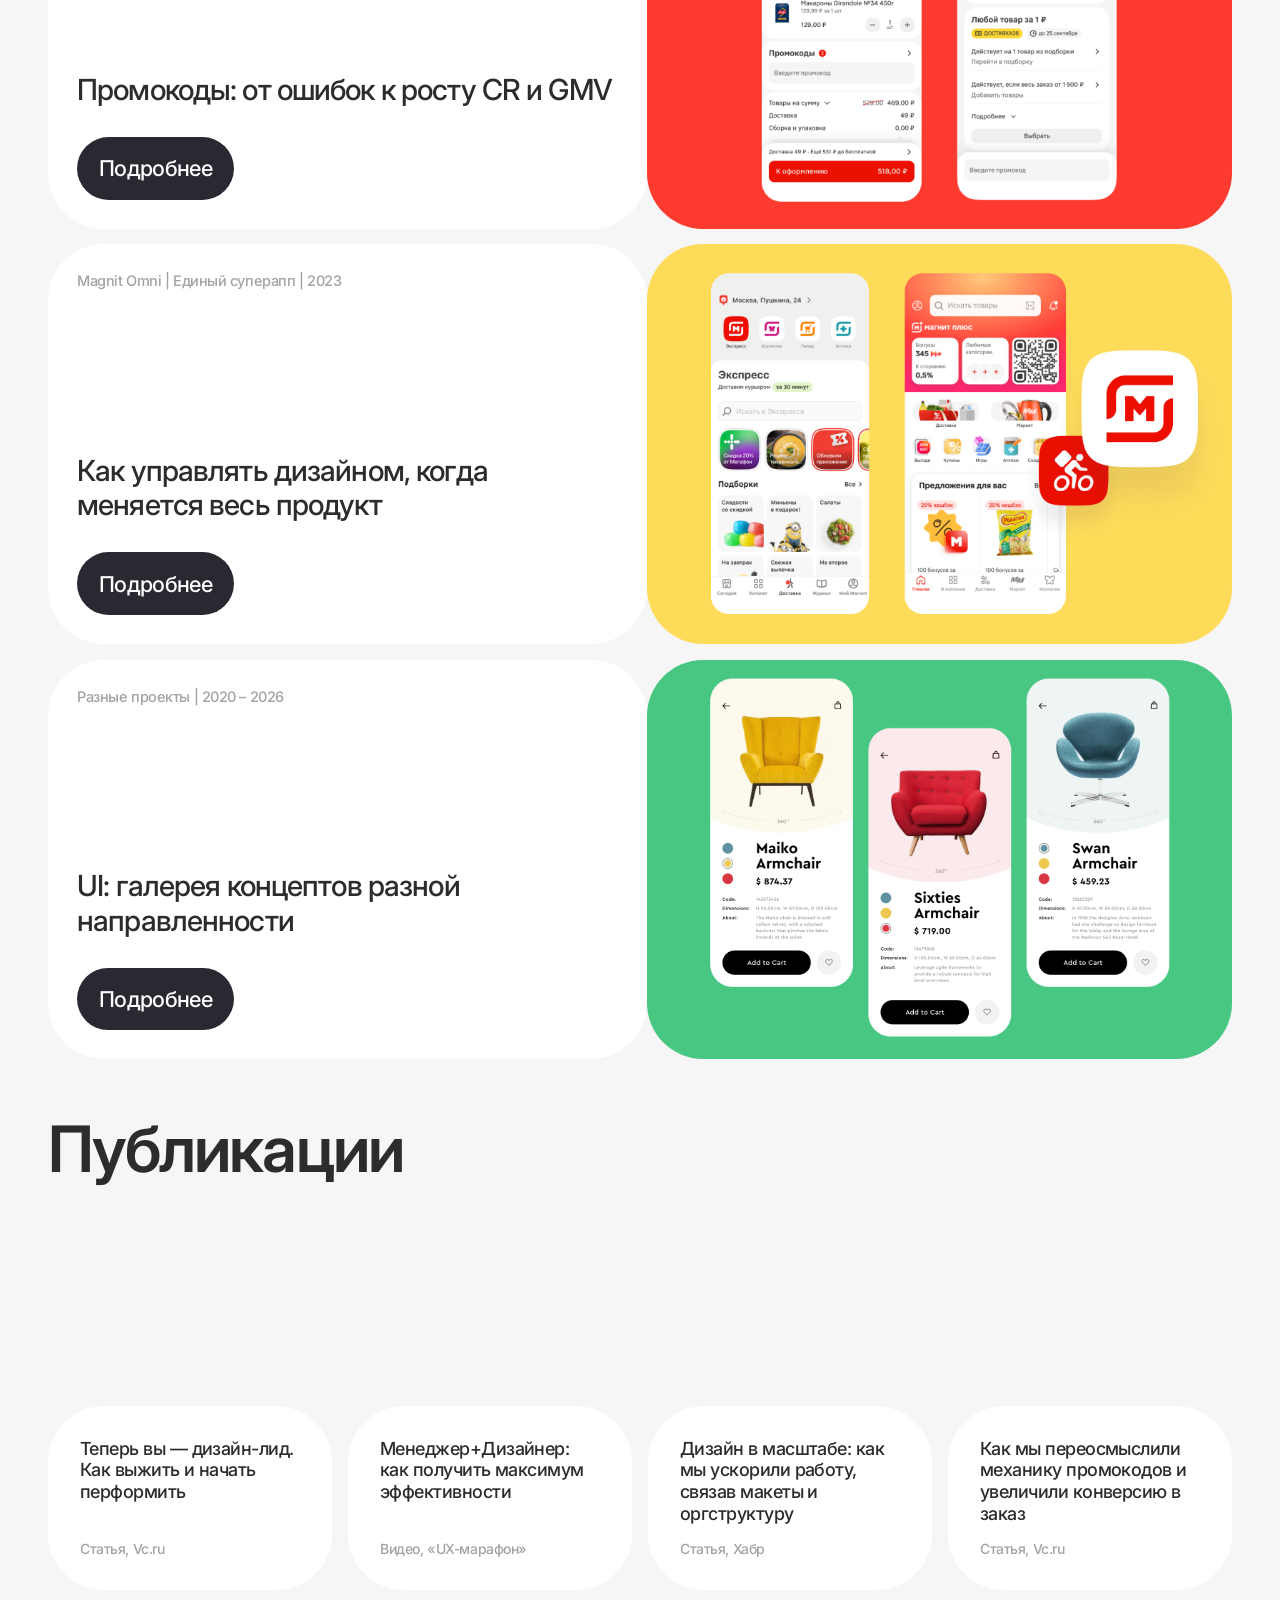
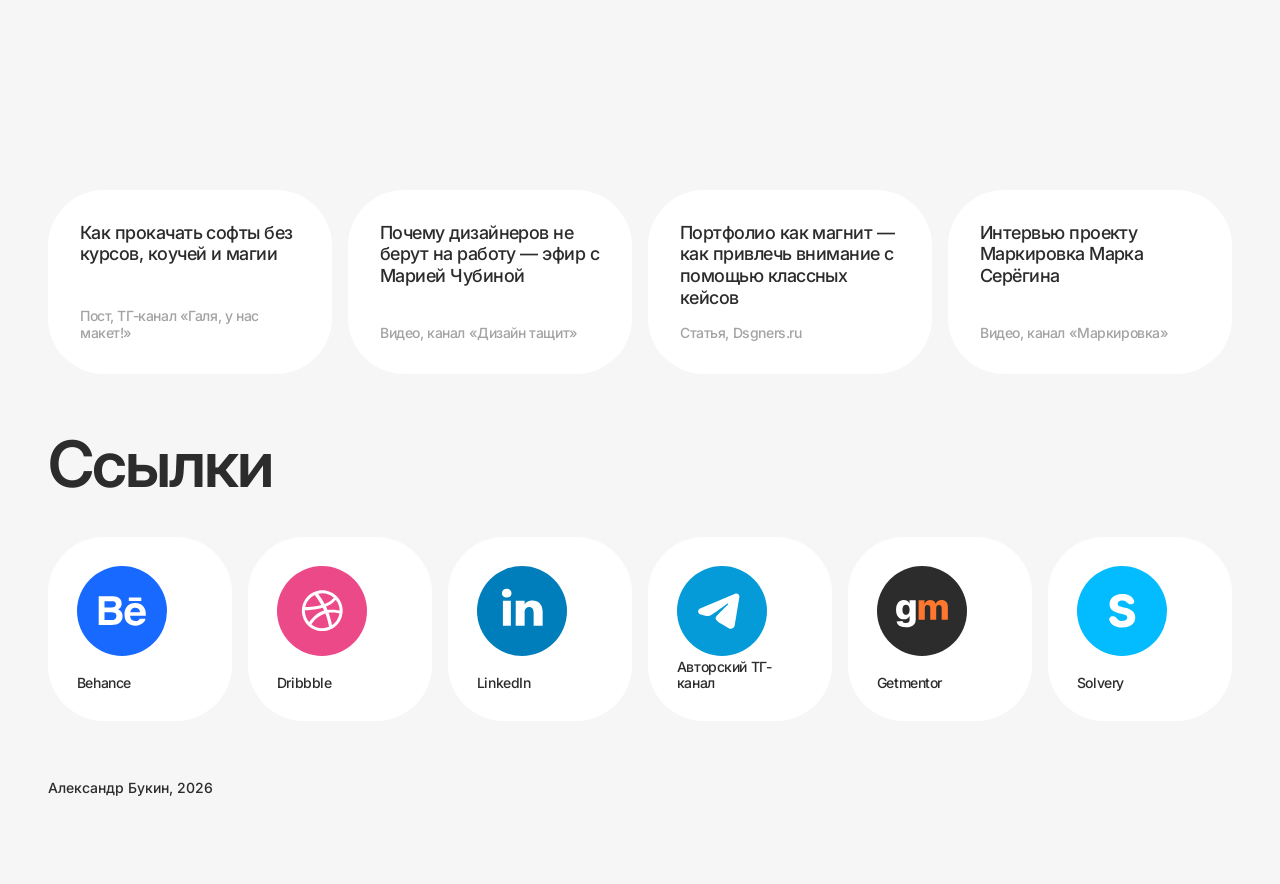
==== commit 3fdded7f: "Limit CV table text to 24px on viewports wider than 1920. Align wide-desktop CV typography with the " ====
--- a/index.html
+++ b/index.html
@@ -9,7 +9,7 @@
   <link rel="preconnect" href="https://fonts.googleapis.com">
   <link rel="preconnect" href="https://fonts.gstatic.com" crossorigin>
   <link href="https://fonts.googleapis.com/css2?family=Inter:wght@500;600&display=swap" rel="stylesheet">
-  <link rel="stylesheet" href="styles.css?v=11">
+  <link rel="stylesheet" href="styles.css?v=12">
   <script data-goatcounter="https://aleksandesign.goatcounter.com/count"
           async src="//gc.zgo.at/count.js"></script>
 </head>
--- a/styles.css
+++ b/styles.css
@@ -517,6 +517,8 @@
 @media (min-width: 1921px) {
   :root {
     --title-size: 100px;
+    --cv-font-size: 24px;
+    --cv-tracking: -0.72px;
     --hero-pt: 100px;
     --hero-aside-pt: 0;
     --hero-logo-pair-width: 281px;
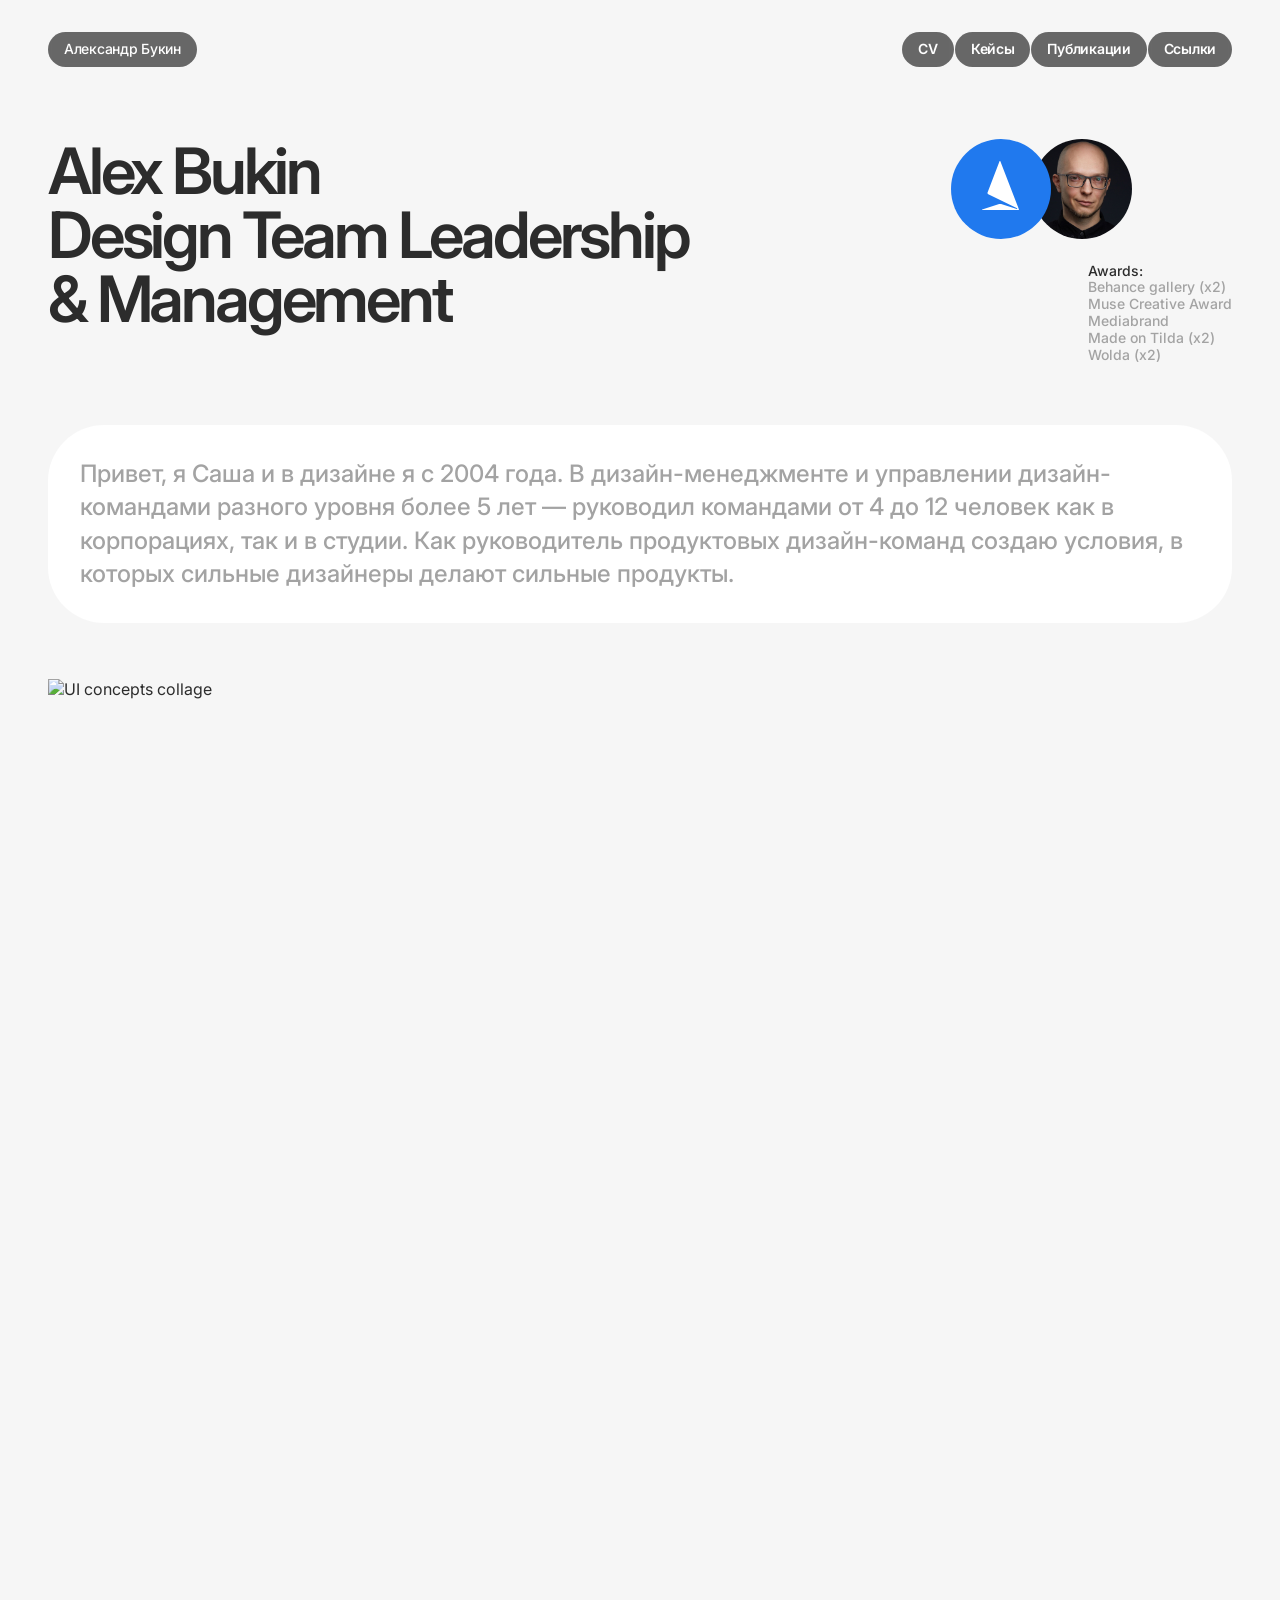
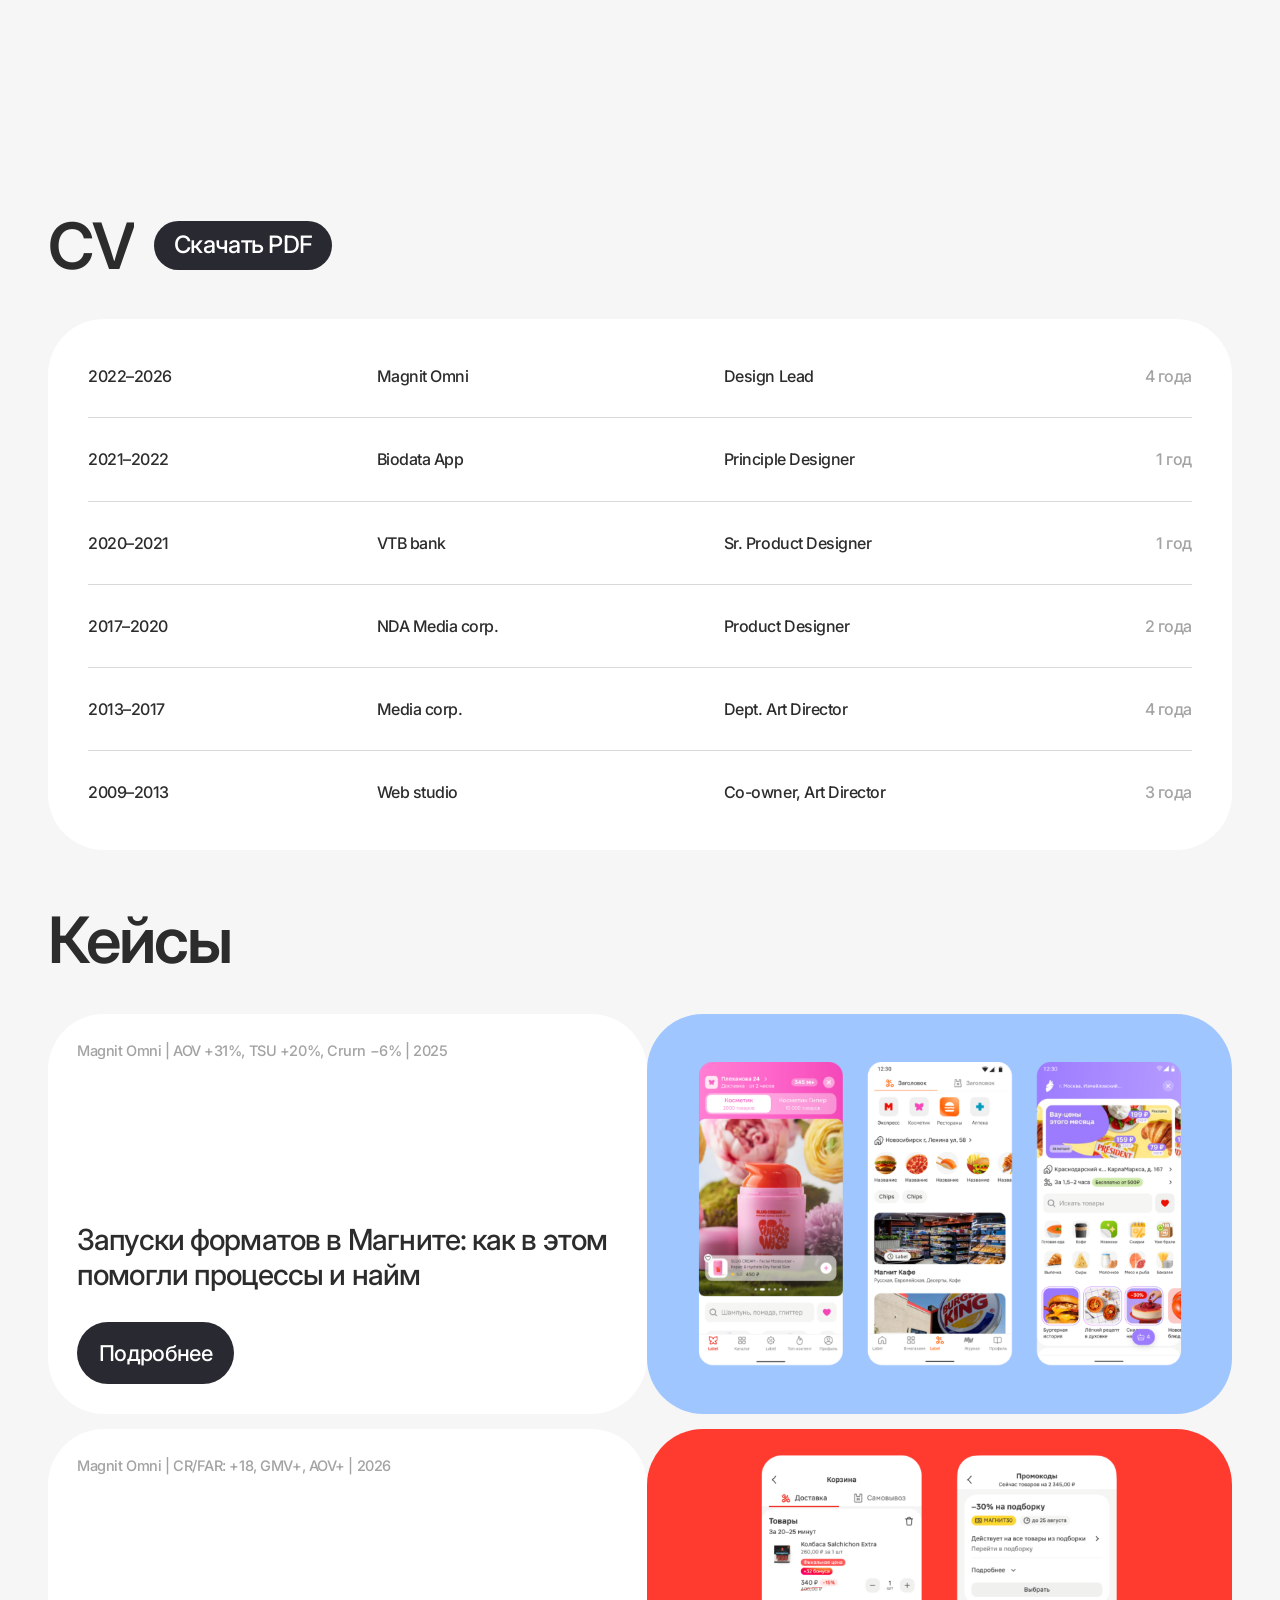
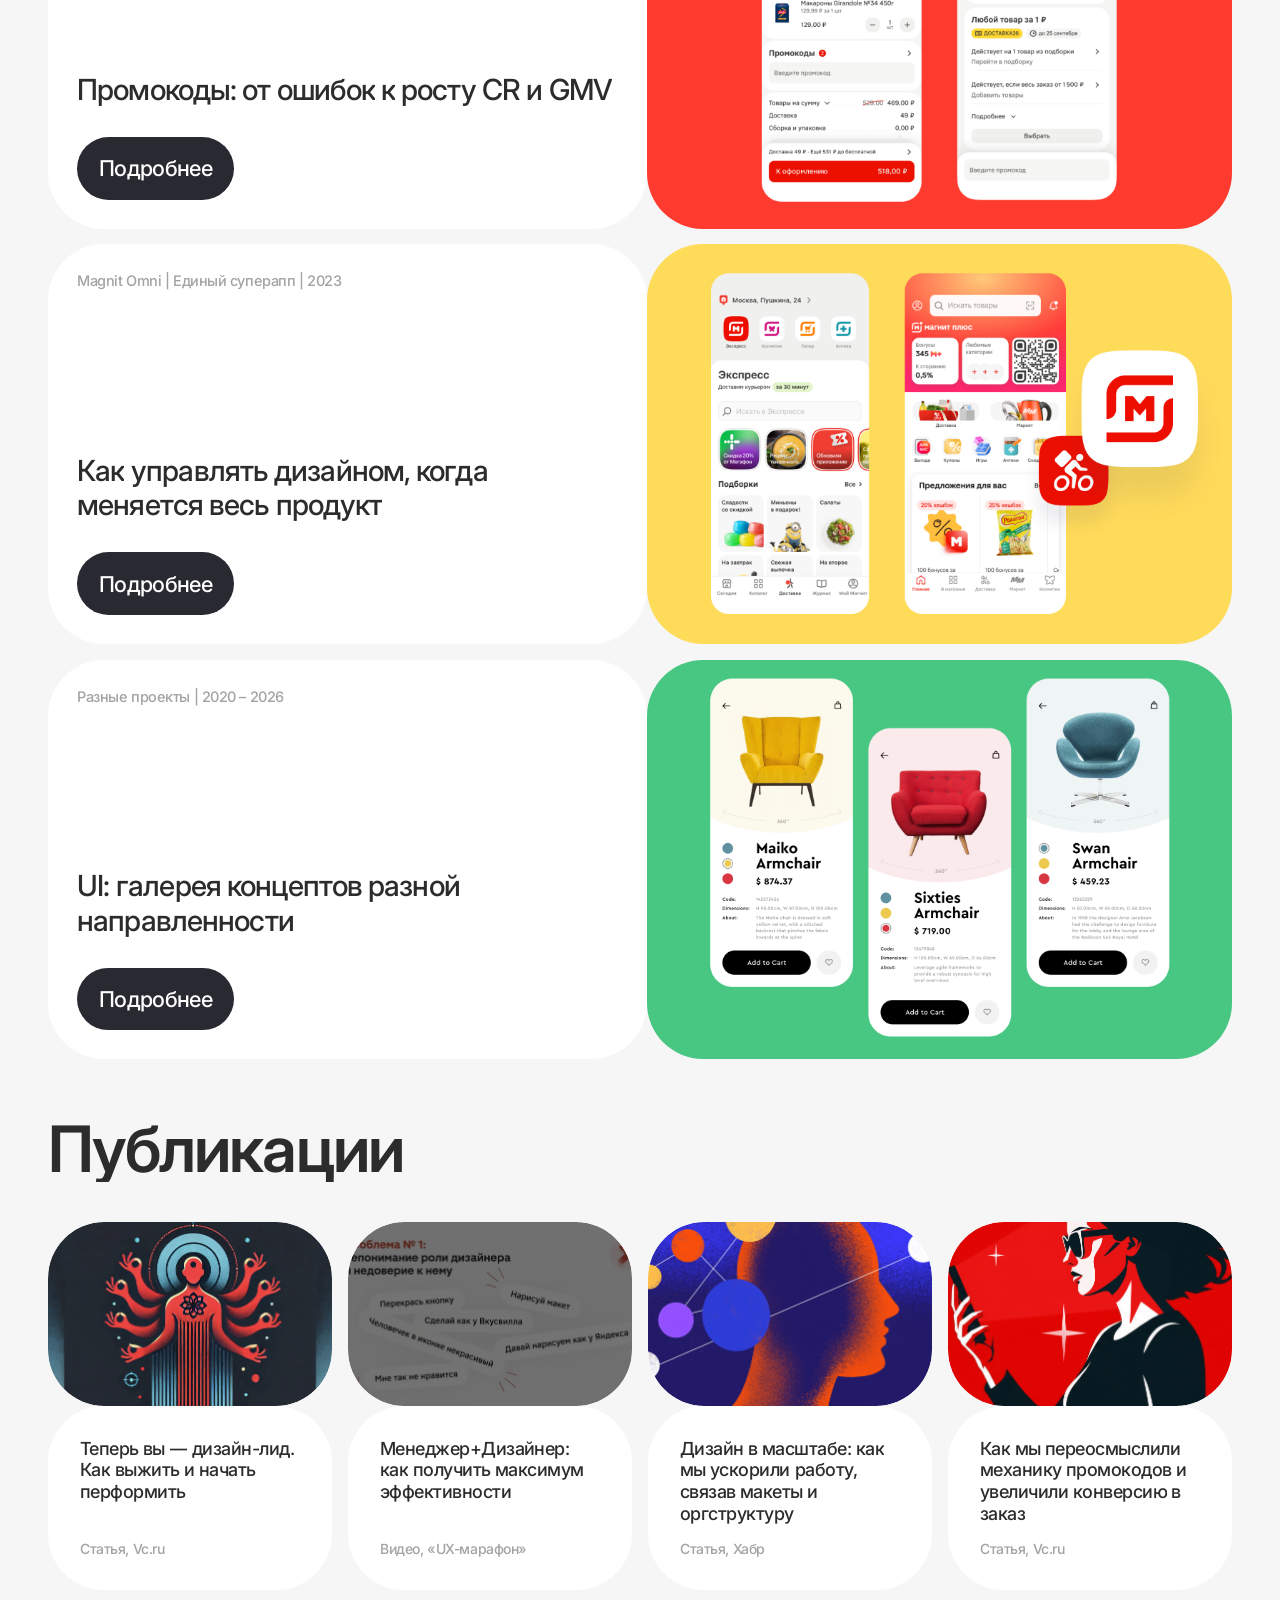
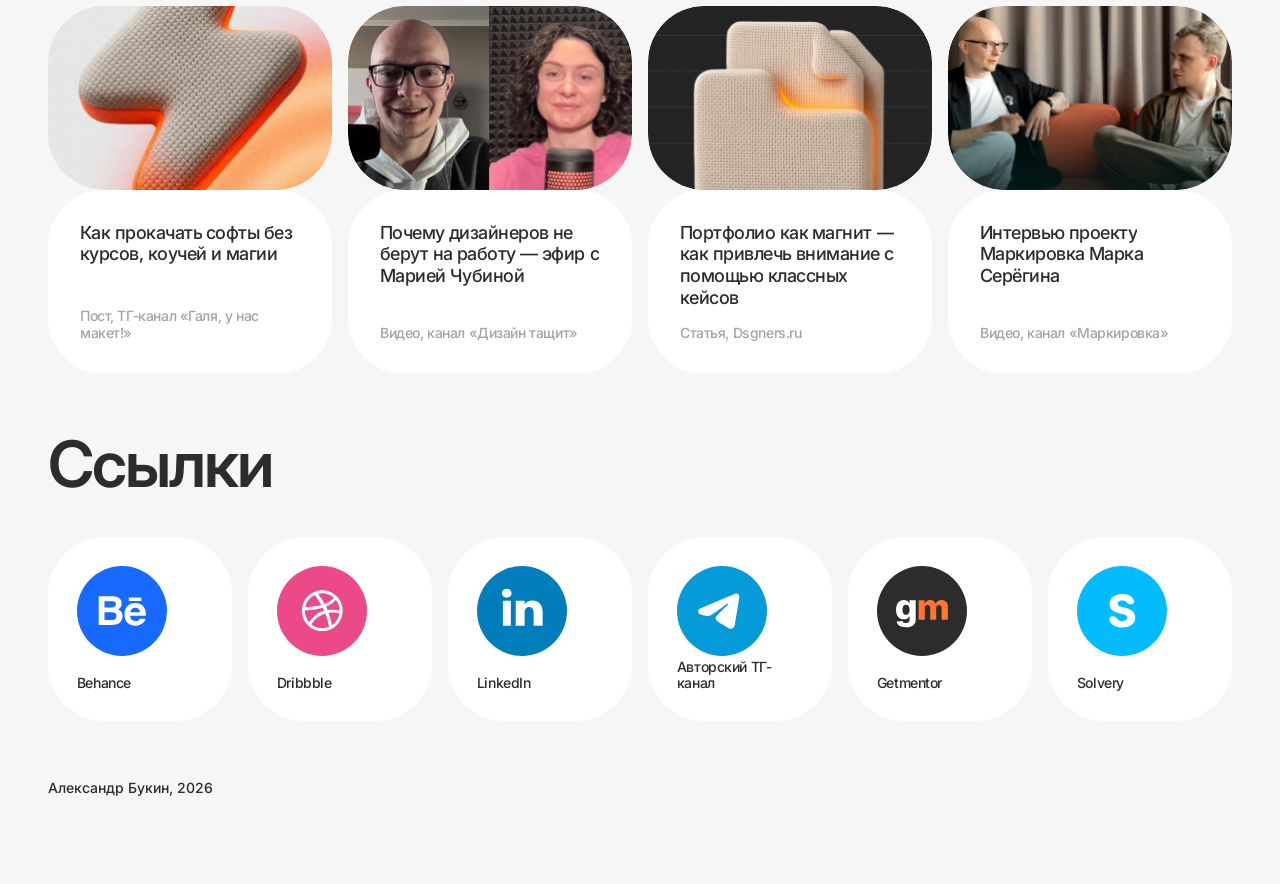
==== commit 1cf20049: "Add desktop heading reveals and Lenis smooth scrolling. Improve homepage polish on tablet and deskto" ====
--- a/index.html
+++ b/index.html
@@ -9,7 +9,7 @@
   <link rel="preconnect" href="https://fonts.googleapis.com">
   <link rel="preconnect" href="https://fonts.gstatic.com" crossorigin>
   <link href="https://fonts.googleapis.com/css2?family=Inter:wght@500;600&display=swap" rel="stylesheet">
-  <link rel="stylesheet" href="styles.css?v=12">
+  <link rel="stylesheet" href="styles.css?v=17">
   <script data-goatcounter="https://aleksandesign.goatcounter.com/count"
           async src="//gc.zgo.at/count.js"></script>
 </head>
@@ -267,6 +267,8 @@
       </footer>
   </div>
 
-  <script src="script.js"></script>
+  <script src="assets/js/lenis.min.js"></script>
+  <script src="smooth-scroll.js?v=1"></script>
+  <script src="script.js?v=4"></script>
 </body>
 </html>
--- a/styles.css
+++ b/styles.css
@@ -371,8 +371,17 @@
   }
 }
 
-html {
-  scroll-behavior: smooth;
+html.lenis,
+html.lenis body {
+  height: auto;
+}
+
+.lenis.lenis-smooth {
+  scroll-behavior: auto !important;
+}
+
+.lenis.lenis-smooth [data-lenis-prevent] {
+  overscroll-behavior: contain;
 }
 
 body {
@@ -519,6 +528,11 @@
     --title-size: 100px;
     --cv-font-size: 24px;
     --cv-tracking: -0.72px;
+    --download-gap: 19px;
+    --download-btn-px: 24px;
+    --download-btn-py: 8px;
+    --download-btn-size: 32px;
+    --download-btn-tracking: -0.96px;
     --hero-pt: 100px;
     --hero-aside-pt: 0;
     --hero-logo-pair-width: 281px;
@@ -1308,3 +1322,47 @@
     border-radius: calc(24 * (100vw - 32px) / 288);
   }
 }
+
+/* Heading reveal (desktop / tablet, JS adds .reveal-headings on html) */
+@media (min-width: 769px) {
+  html.reveal-headings .reveal-mask {
+    overflow: hidden;
+    vertical-align: top;
+  }
+
+  html.reveal-headings .reveal-mask--inline {
+    display: inline-block;
+  }
+
+  html.reveal-headings .reveal-mask--block {
+    display: block;
+  }
+
+  html.reveal-headings .reveal-mask__inner {
+    display: block;
+    transform: translate3d(0, 110%, 0);
+    transition-property: transform;
+    transition-timing-function: cubic-bezier(0.16, 1, 0.3, 1);
+    will-change: transform;
+  }
+
+  html.reveal-headings .reveal-heading.is-inview .reveal-mask__inner {
+    transform: translate3d(0, 0, 0);
+  }
+
+  html.reveal-headings .hero-title__line.reveal-heading--line {
+    display: block;
+  }
+
+  /* Descenders (g, y, p) need extra room inside overflow masks */
+  html.reveal-headings .hero-title__line .reveal-mask--block {
+    padding-bottom: 0.18em;
+    margin-bottom: -0.18em;
+  }
+
+  html.reveal-headings .hero-title__line .reveal-mask__inner {
+    line-height: 1;
+    padding-bottom: 0.06em;
+    margin-bottom: -0.06em;
+  }
+}
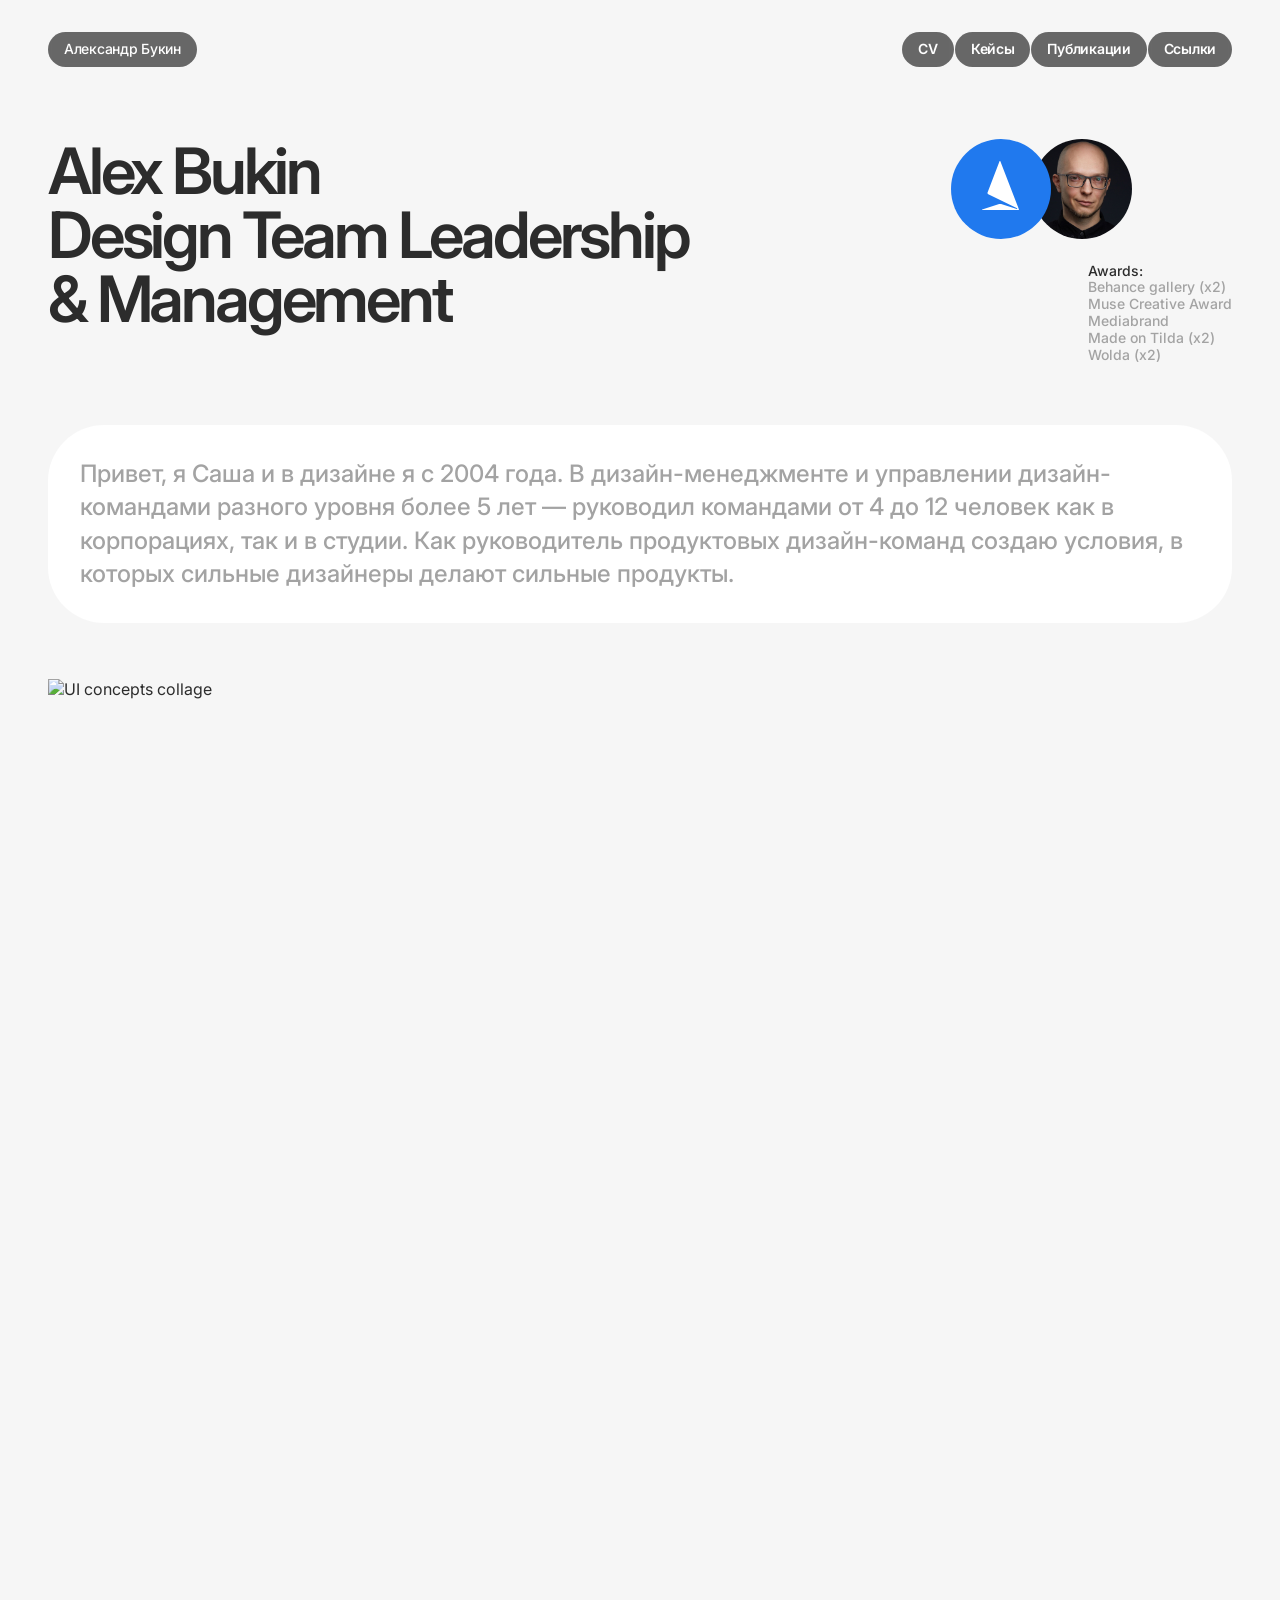
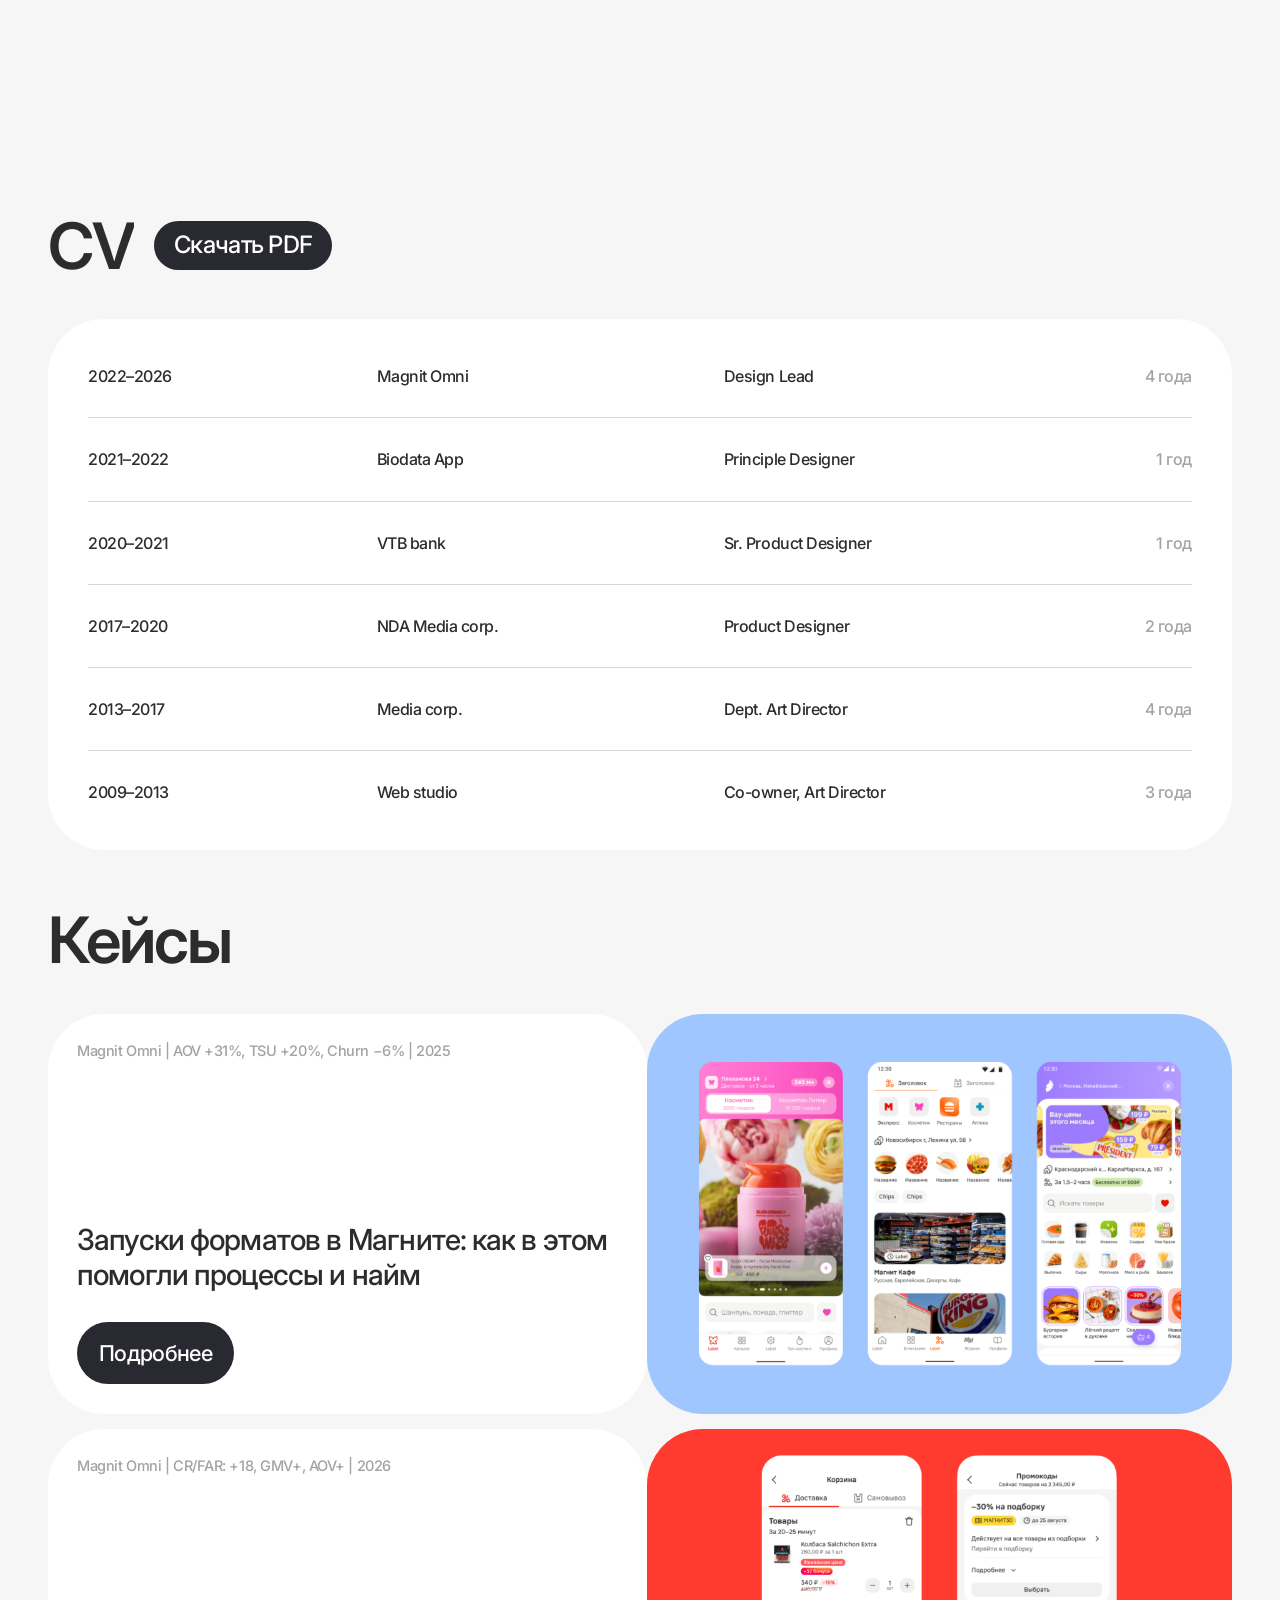
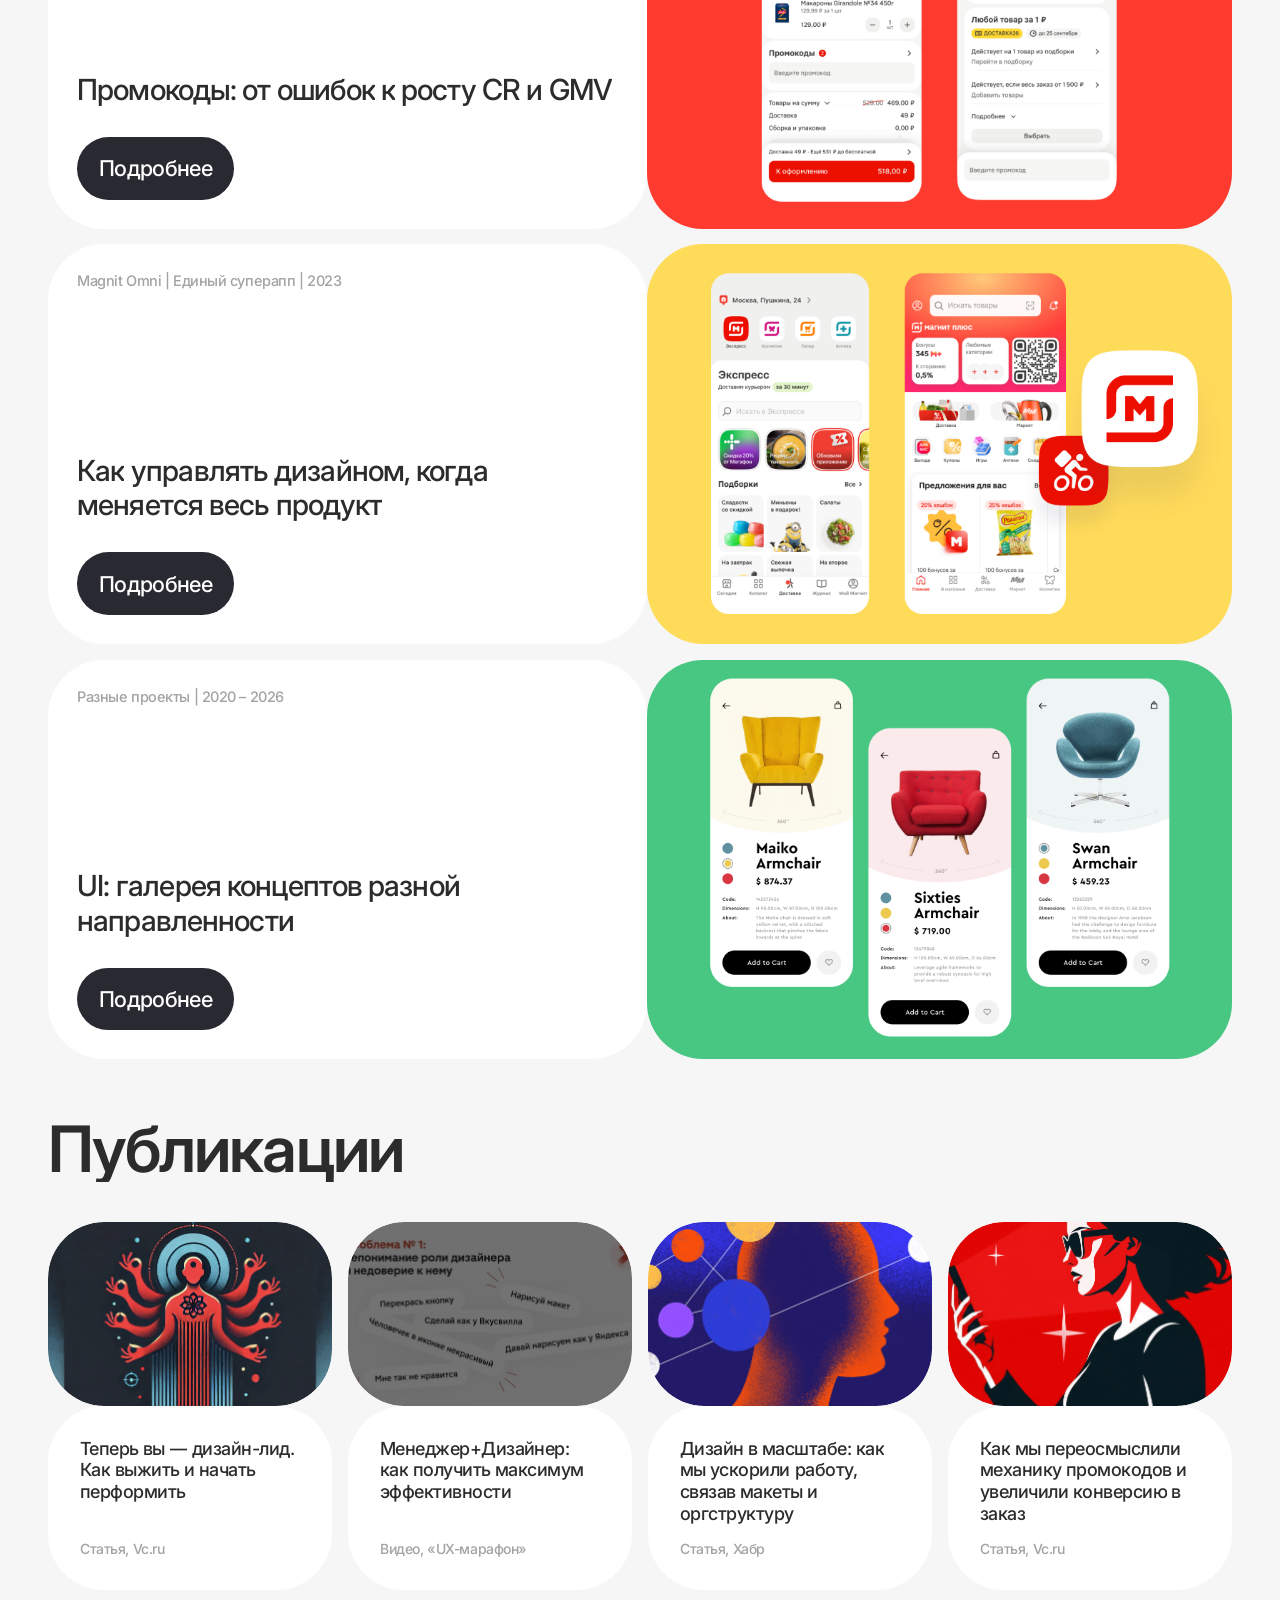
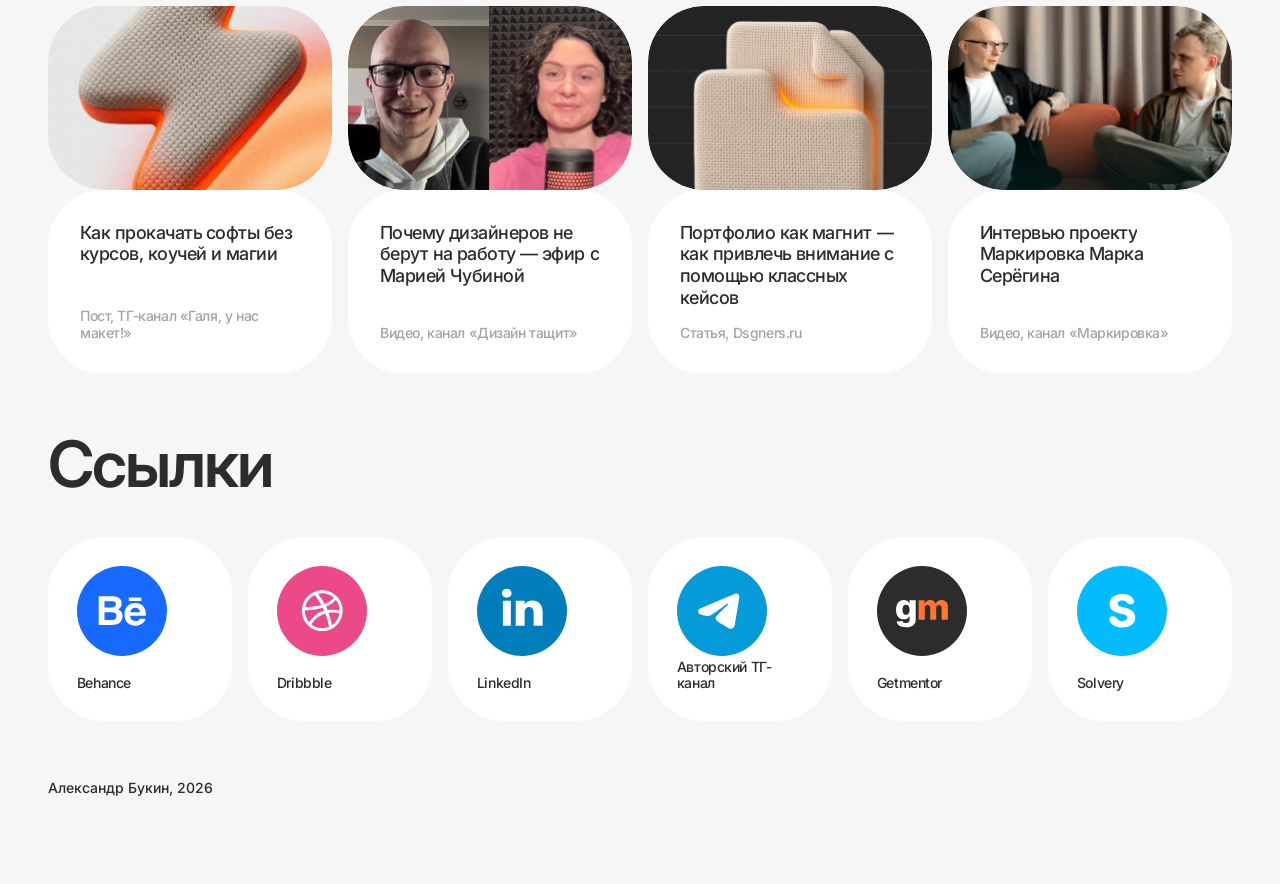
==== commit dbc9be4f: "Fix typos in case copy and the main page case card. Correct Churn spelling and Russian wording in th" ====
--- a/index.html
+++ b/index.html
@@ -9,7 +9,7 @@
   <link rel="preconnect" href="https://fonts.googleapis.com">
   <link rel="preconnect" href="https://fonts.gstatic.com" crossorigin>
   <link href="https://fonts.googleapis.com/css2?family=Inter:wght@500;600&display=swap" rel="stylesheet">
-  <link rel="stylesheet" href="styles.css?v=17">
+  <link rel="stylesheet" href="styles.css?v=39">
   <script data-goatcounter="https://aleksandesign.goatcounter.com/count"
           async src="//gc.zgo.at/count.js"></script>
 </head>
@@ -116,7 +116,7 @@
         <div class="cases-list">
           <a class="case-card" href="cases/case1.html">
             <div class="case-content">
-              <p class="text-case1">Magnit Omni | AOV +31%, TSU +20%, Crurn −6% | 2025</p>
+              <p class="text-case1">Magnit Omni | AOV +31%, TSU +20%, Churn −6% | 2025</p>
               <div class="case-body">
                 <h3>Запуски форматов в Магните: как в этом помогли процессы и найм</h3>
                 <span class="btn-case">Подробнее</span>
@@ -269,6 +269,7 @@
 
   <script src="assets/js/lenis.min.js"></script>
   <script src="smooth-scroll.js?v=1"></script>
+  <script src="custom-cursor.js?v=6"></script>
   <script src="script.js?v=4"></script>
 </body>
 </html>
--- a/styles.css
+++ b/styles.css
@@ -882,6 +882,18 @@
   object-position: center;
 }
 
+@media (min-width: 769px) and (hover: hover) and (pointer: fine) and (prefers-reduced-motion: no-preference) {
+  .case-visual img {
+    transition: transform 0.8s cubic-bezier(0.25, 1, 0.35, 1);
+    transform: scale(1);
+  }
+
+  a.case-card:hover .case-visual img,
+  a.case-card:focus-visible .case-visual img {
+    transform: scale(1.08);
+  }
+}
+
 /* Publications */
 
 .pub-grid {
@@ -897,11 +909,6 @@
   height: var(--pub-card-h);
   position: relative;
   background: transparent;
-  transition: transform 0.25s;
-}
-
-.pub-card:hover {
-  transform: translateY(-4px);
 }
 
 .pub-image {
@@ -921,6 +928,14 @@
   object-position: center;
   display: block;
   border-radius: var(--radius-soft);
+}
+
+.section-publications .pub-image img {
+  transition: opacity 0.25s;
+}
+
+.section-publications .pub-image:hover img {
+  opacity: 0.85;
 }
 
 .pub-text {
@@ -973,11 +988,14 @@
   aspect-ratio: 1;
   background: var(--ab-white-bg);
   border-radius: var(--radius-soft);
-  transition: transform 0.25s;
-}
-
-.link-card:hover {
-  transform: translateY(-4px);
+}
+
+.section-links .link-card {
+  transition: opacity 0.25s;
+}
+
+.section-links .link-card:hover {
+  opacity: 0.85;
 }
 
 .link-card__icon {
@@ -1366,3 +1384,58 @@
     margin-bottom: -0.06em;
   }
 }
+
+/* Custom cursor: blue dot + inversion ring (desktop); system cursor stays visible */
+@media (min-width: 769px) and (hover: hover) and (pointer: fine) and (prefers-reduced-motion: no-preference) {
+  .site-cursor {
+    position: fixed;
+    inset: 0;
+    pointer-events: none;
+    z-index: 10000;
+  }
+
+  .site-cursor__follower {
+    position: absolute;
+    left: 0;
+    top: 0;
+    opacity: 0;
+    transition: opacity 0.2s ease;
+    will-change: transform;
+  }
+
+  .site-cursor.is-visible .site-cursor__follower {
+    opacity: 1;
+  }
+
+  .site-cursor__dot,
+  .site-cursor__ring {
+    position: absolute;
+    left: 0;
+    top: 0;
+    border-radius: 50%;
+    transform: translate(-50%, -50%);
+  }
+
+  .site-cursor__dot {
+    z-index: 2;
+    width: 6px;
+    height: 6px;
+    background: #0066ff;
+  }
+
+  .site-cursor__ring {
+    z-index: 1;
+    width: 22px;
+    height: 22px;
+    background: rgba(255, 255, 255, 0.88);
+    mix-blend-mode: difference;
+    transition:
+      width 0.3s cubic-bezier(0.25, 1, 0.35, 1),
+      height 0.3s cubic-bezier(0.25, 1, 0.35, 1);
+  }
+
+  .site-cursor.is-hover .site-cursor__ring {
+    width: 34px;
+    height: 34px;
+  }
+}
